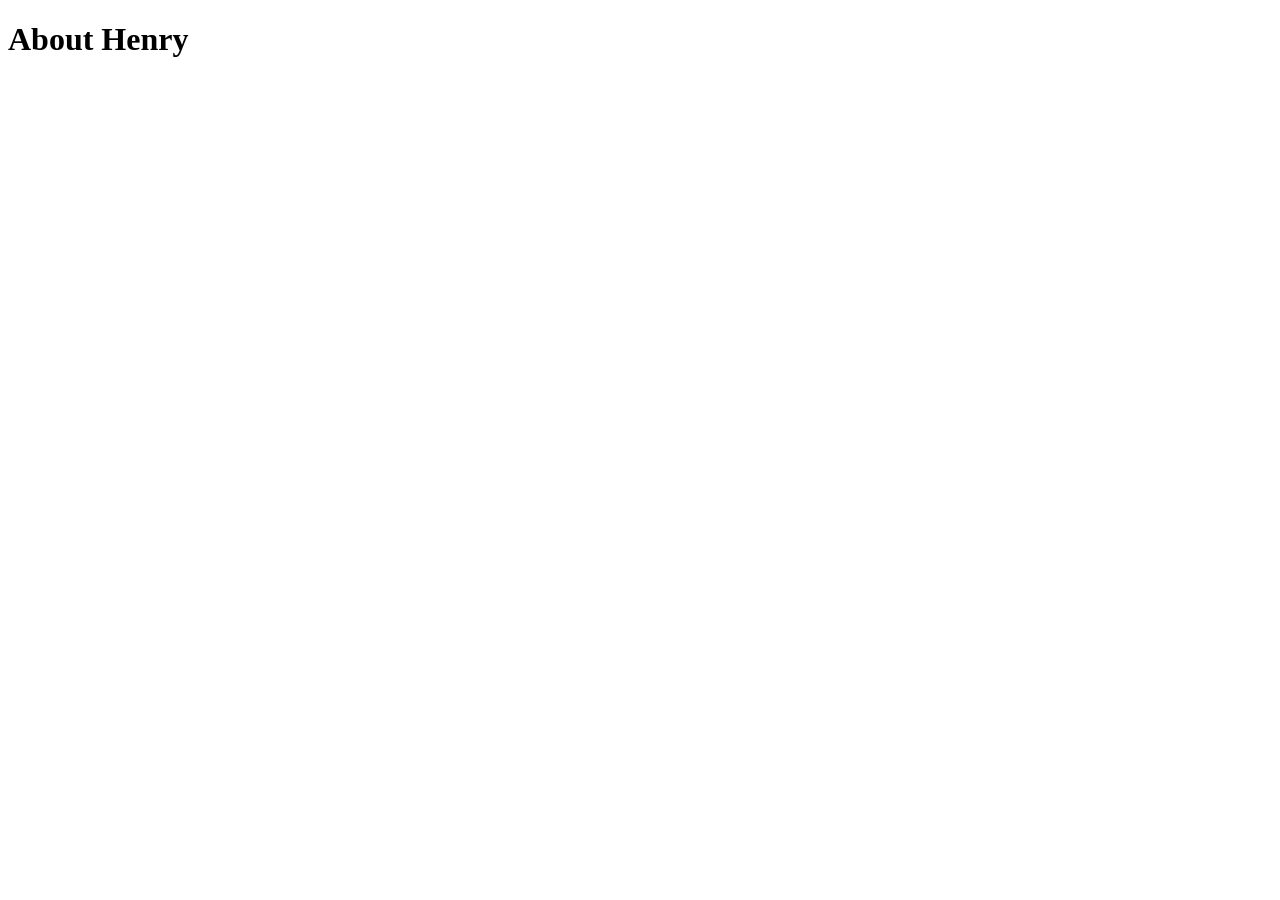
==== about.html @ 545135fa "Initial commit: Added HTML and CSS files" ====
<!DOCTYPE html>
<html lang="en">
<head>
    <meta charset="UTF-8">
    <meta name="viewport" content="width=device-width, initial-scale=1.0">
    <title>Document</title>
</head>
<body>
    <h1>About Henry</h1>
</body>
</html>
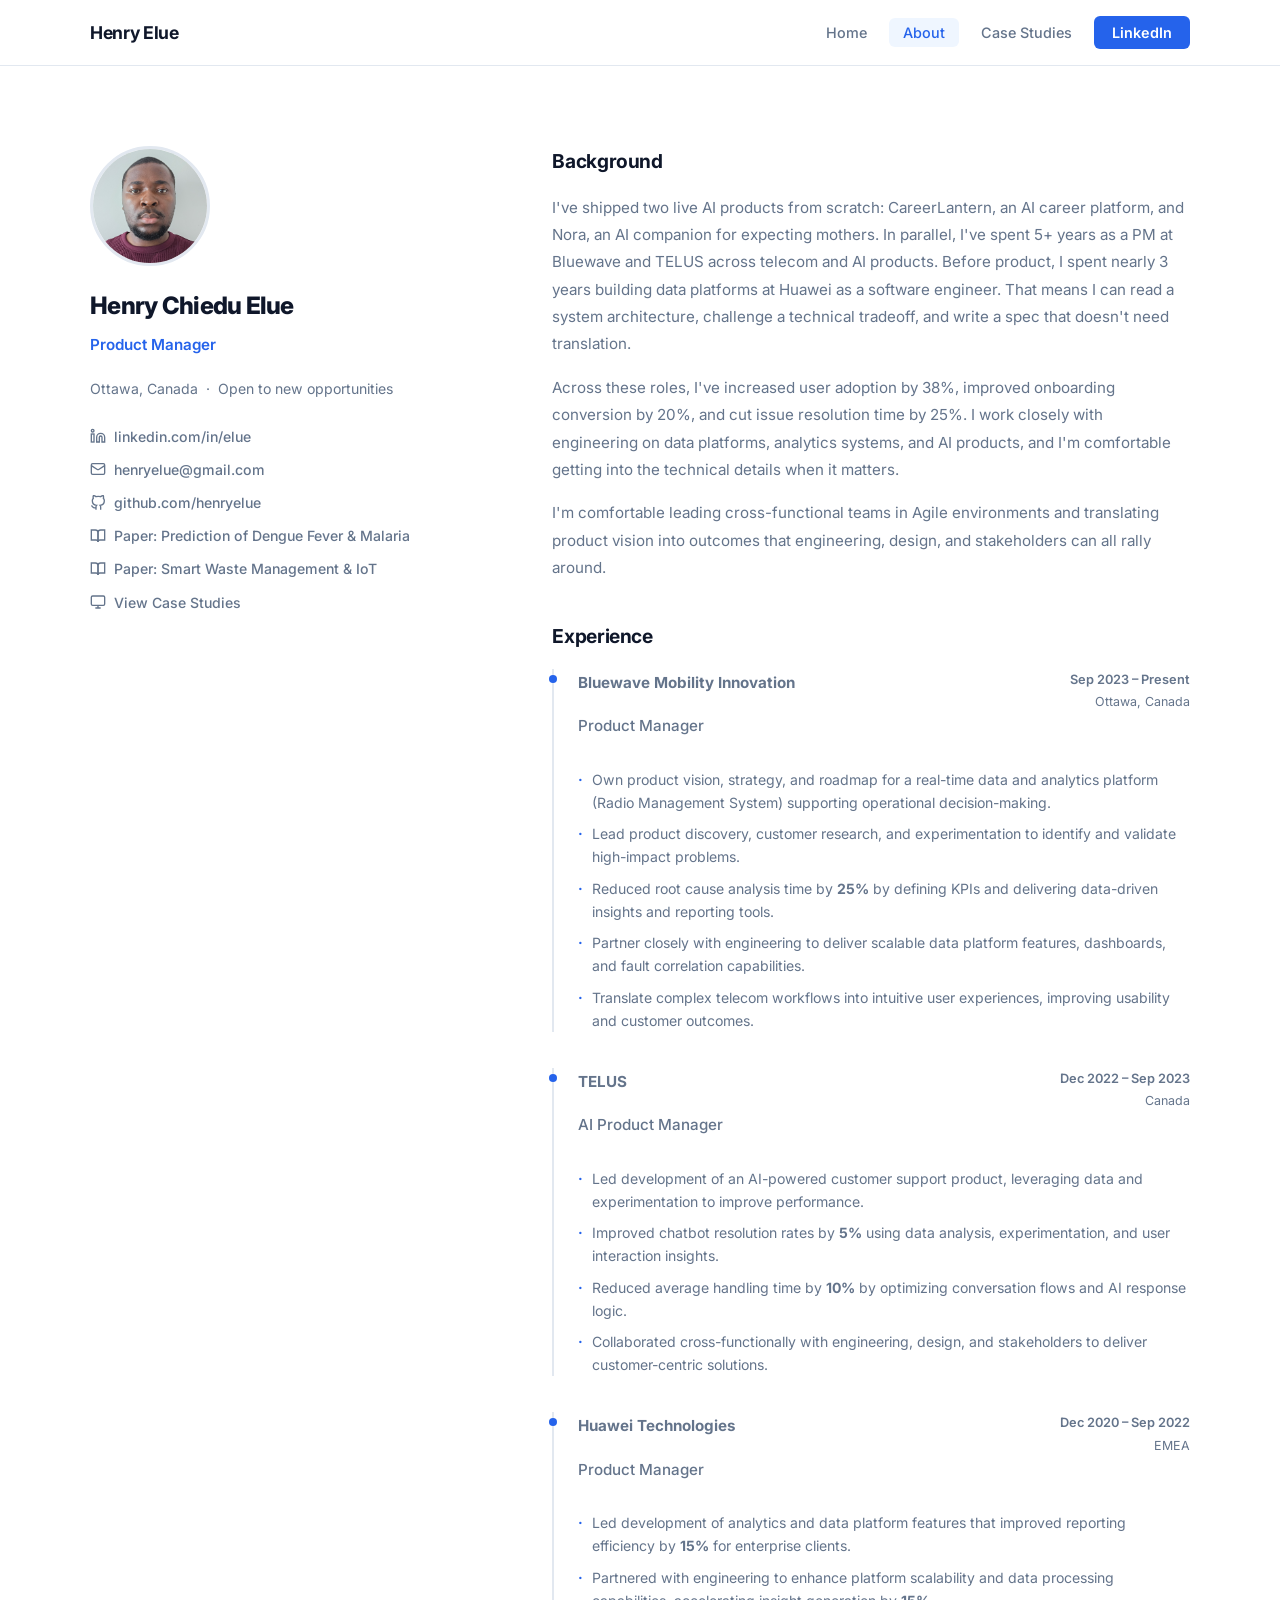
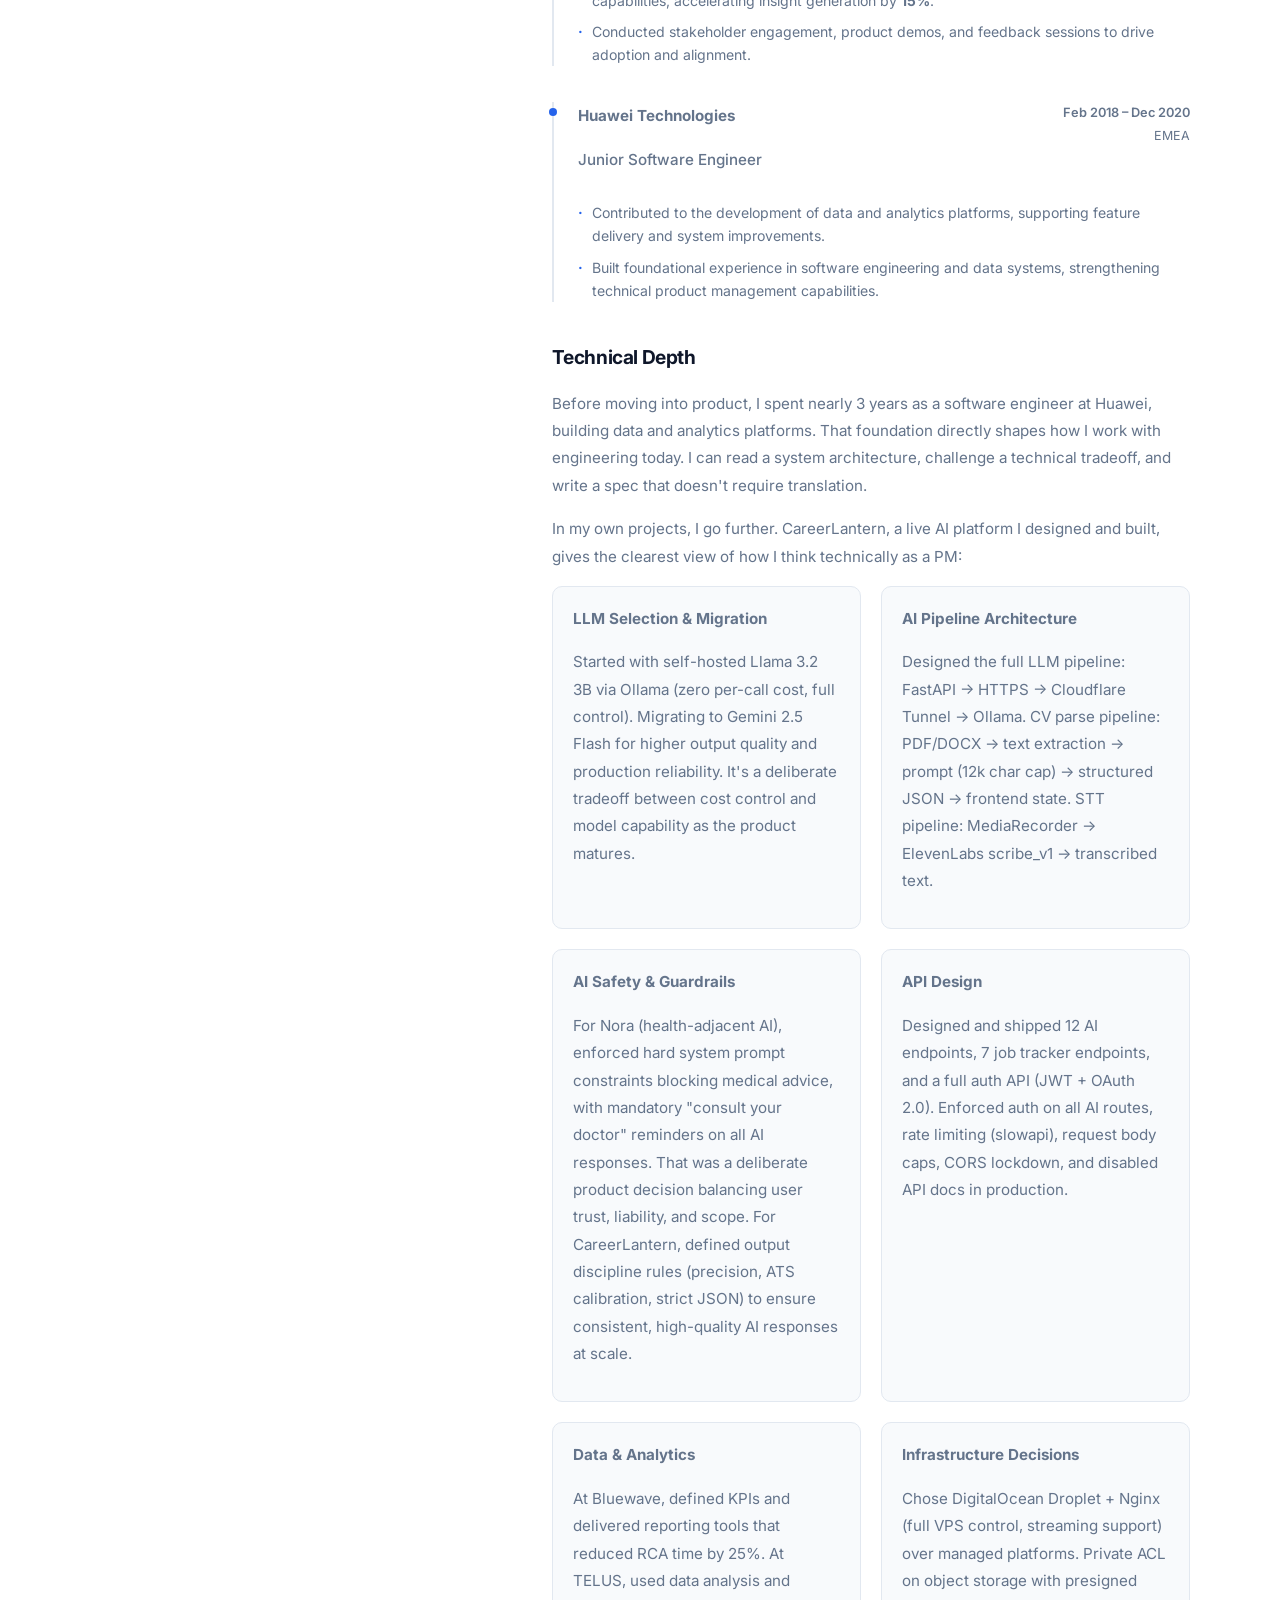
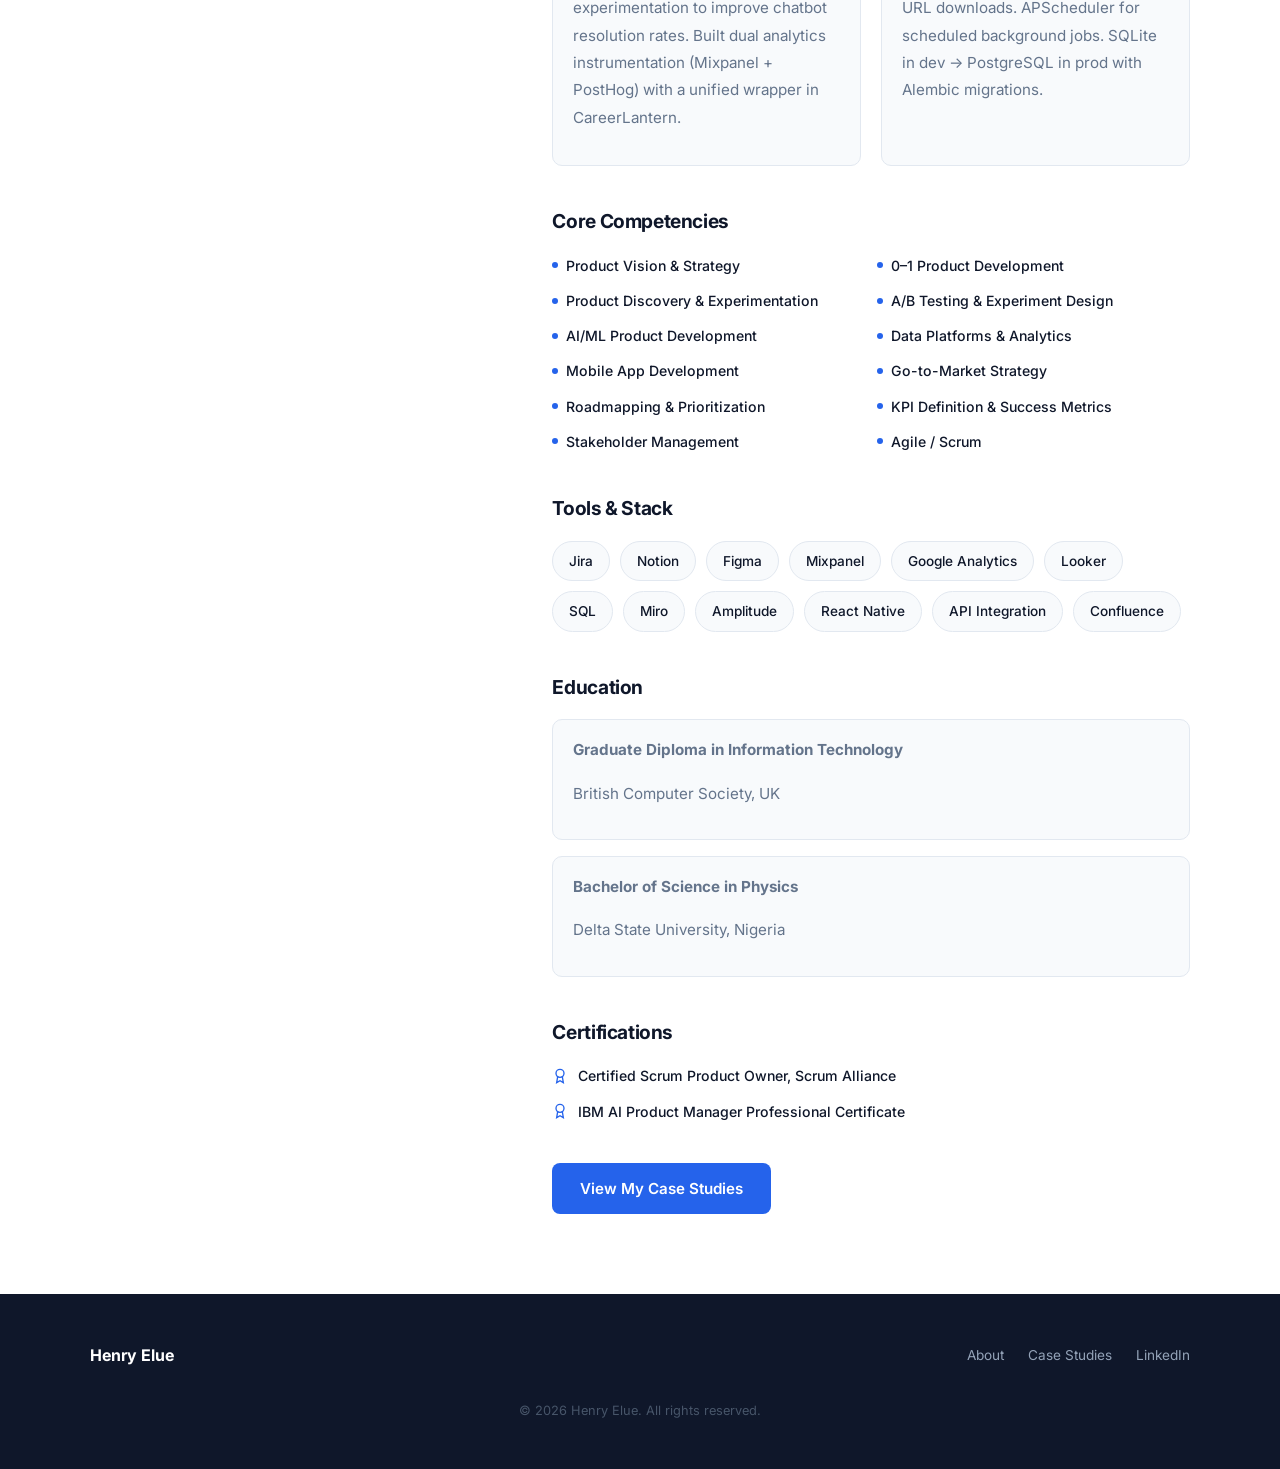
==== commit 13818c33: "Redesign portfolio for PM job search: humanized copy, photo, GitHub, status badges - Reposition hero" ====
--- a/about.html
+++ b/about.html
@@ -1,11 +1,281 @@
 <!DOCTYPE html>
 <html lang="en">
 <head>
-    <meta charset="UTF-8">
-    <meta name="viewport" content="width=device-width, initial-scale=1.0">
-    <title>Document</title>
+  <meta charset="UTF-8" />
+  <meta name="viewport" content="width=device-width, initial-scale=1.0" />
+  <title>About | Henry Elue</title>
+  <link rel="stylesheet" href="styles.css" />
 </head>
 <body>
-    <h1>About Henry</h1>
+
+  <!-- ── Navbar ── -->
+  <header>
+    <nav class="navbar container">
+      <div class="brand"><a href="index.html">Henry Elue</a></div>
+      <ul class="nav-links">
+        <li><a href="index.html">Home</a></li>
+        <li><a href="about.html" class="active">About</a></li>
+        <li><a href="projects.html">Case Studies</a></li>
+        <li><a href="https://www.linkedin.com/in/elue" target="_blank" rel="noopener" class="btn-nav">LinkedIn</a></li>
+      </ul>
+    </nav>
+  </header>
+
+  <!-- ── About ── -->
+  <section class="section">
+    <div class="container">
+      <div class="about-grid">
+
+        <!-- Sidebar -->
+        <div class="about-sidebar">
+          <img src="images/Henry pic.jpg" alt="Henry Elue" class="about-photo" />
+          <p class="about-name">Henry Chiedu Elue</p>
+          <p class="about-title">Product Manager</p>
+          <p style="font-size:0.88rem; color:var(--muted); line-height:1.7;">
+            Ottawa, Canada &nbsp;·&nbsp; Open to new opportunities
+          </p>
+
+          <div class="about-links">
+            <a href="https://www.linkedin.com/in/elue" target="_blank" rel="noopener" class="about-link">
+              <svg width="16" height="16" viewBox="0 0 24 24" fill="none" stroke="currentColor" stroke-width="2"><path d="M16 8a6 6 0 0 1 6 6v7h-4v-7a2 2 0 0 0-2-2 2 2 0 0 0-2 2v7h-4v-7a6 6 0 0 1 6-6z"/><rect x="2" y="9" width="4" height="12"/><circle cx="4" cy="4" r="2"/></svg>
+              linkedin.com/in/elue
+            </a>
+            <a href="mailto:henryelue@gmail.com" class="about-link">
+              <svg width="16" height="16" viewBox="0 0 24 24" fill="none" stroke="currentColor" stroke-width="2"><rect x="2" y="4" width="20" height="16" rx="2"/><path d="m22 7-8.97 5.7a1.94 1.94 0 0 1-2.06 0L2 7"/></svg>
+              henryelue@gmail.com
+            </a>
+            <a href="https://github.com/henryelue" target="_blank" rel="noopener" class="about-link">
+              <svg width="16" height="16" viewBox="0 0 24 24" fill="none" stroke="currentColor" stroke-width="2"><path d="M9 19c-5 1.5-5-2.5-7-3m14 6v-3.87a3.37 3.37 0 0 0-.94-2.61c3.14-.35 6.44-1.54 6.44-7A5.44 5.44 0 0 0 20 4.77 5.07 5.07 0 0 0 19.91 1S18.73.65 16 2.48a13.38 13.38 0 0 0-7 0C6.27.65 5.09 1 5.09 1A5.07 5.07 0 0 0 5 4.77a5.44 5.44 0 0 0-1.5 3.78c0 5.42 3.3 6.61 6.44 7A3.37 3.37 0 0 0 9 18.13V22"/></svg>
+              github.com/henryelue
+            </a>
+            <a href="https://www.ajol.info/index.php/fuoyejet/article/view/295697" target="_blank" rel="noopener" class="about-link">
+              <svg width="16" height="16" viewBox="0 0 24 24" fill="none" stroke="currentColor" stroke-width="2"><path d="M2 3h6a4 4 0 0 1 4 4v14a3 3 0 0 0-3-3H2z"/><path d="M22 3h-6a4 4 0 0 0-4 4v14a3 3 0 0 1 3-3h7z"/></svg>
+              Paper: Prediction of Dengue Fever &amp; Malaria
+            </a>
+            <a href="https://www.academia.edu/download/121594596/IJISRT24DEC267.pdf" target="_blank" rel="noopener" class="about-link">
+              <svg width="16" height="16" viewBox="0 0 24 24" fill="none" stroke="currentColor" stroke-width="2"><path d="M2 3h6a4 4 0 0 1 4 4v14a3 3 0 0 0-3-3H2z"/><path d="M22 3h-6a4 4 0 0 0-4 4v14a3 3 0 0 1 3-3h7z"/></svg>
+              Paper: Smart Waste Management &amp; IoT
+            </a>
+            <a href="projects.html" class="about-link">
+              <svg width="16" height="16" viewBox="0 0 24 24" fill="none" stroke="currentColor" stroke-width="2"><rect x="2" y="3" width="20" height="14" rx="2"/><path d="M8 21h8M12 17v4"/></svg>
+              View Case Studies
+            </a>
+          </div>
+        </div>
+
+        <!-- Body -->
+        <div class="about-body">
+
+          <h2>Background</h2>
+          <p>
+            I've shipped two live AI products from scratch: CareerLantern, an AI career platform, and Nora, an AI companion for expecting mothers. In parallel, I've spent 5+ years as a PM at Bluewave and TELUS across telecom and AI products. Before product, I spent nearly 3 years building data platforms at Huawei as a software engineer. That means I can read a system architecture, challenge a technical tradeoff, and write a spec that doesn't need translation.
+          </p>
+          <p>
+            Across these roles, I've increased user adoption by 38%, improved onboarding conversion by 20%, and cut issue resolution time by 25%. I work closely with engineering on data platforms, analytics systems, and AI products, and I'm comfortable getting into the technical details when it matters.
+          </p>
+          <p>
+            I'm comfortable leading cross-functional teams in Agile environments and translating product vision into outcomes that engineering, design, and stakeholders can all rally around.
+          </p>
+
+          <!-- ── Experience ── -->
+          <h2>Experience</h2>
+
+          <div class="experience-list">
+
+            <div class="exp-item">
+              <div class="exp-header">
+                <div>
+                  <p class="exp-company">Bluewave Mobility Innovation</p>
+                  <p class="exp-role">Product Manager</p>
+                </div>
+                <div class="exp-meta">
+                  <span class="exp-date">Sep 2023 – Present</span>
+                  <span class="exp-location">Ottawa, Canada</span>
+                </div>
+              </div>
+              <ul class="exp-bullets">
+                <li>Own product vision, strategy, and roadmap for a real-time data and analytics platform (Radio Management System) supporting operational decision-making.</li>
+                <li>Lead product discovery, customer research, and experimentation to identify and validate high-impact problems.</li>
+                <li>Reduced root cause analysis time by <strong>25%</strong> by defining KPIs and delivering data-driven insights and reporting tools.</li>
+                <li>Partner closely with engineering to deliver scalable data platform features, dashboards, and fault correlation capabilities.</li>
+                <li>Translate complex telecom workflows into intuitive user experiences, improving usability and customer outcomes.</li>
+              </ul>
+            </div>
+
+            <div class="exp-item">
+              <div class="exp-header">
+                <div>
+                  <p class="exp-company">TELUS</p>
+                  <p class="exp-role">AI Product Manager</p>
+                </div>
+                <div class="exp-meta">
+                  <span class="exp-date">Dec 2022 – Sep 2023</span>
+                  <span class="exp-location">Canada</span>
+                </div>
+              </div>
+              <ul class="exp-bullets">
+                <li>Led development of an AI-powered customer support product, leveraging data and experimentation to improve performance.</li>
+                <li>Improved chatbot resolution rates by <strong>5%</strong> using data analysis, experimentation, and user interaction insights.</li>
+                <li>Reduced average handling time by <strong>10%</strong> by optimizing conversation flows and AI response logic.</li>
+                <li>Collaborated cross-functionally with engineering, design, and stakeholders to deliver customer-centric solutions.</li>
+              </ul>
+            </div>
+
+            <div class="exp-item">
+              <div class="exp-header">
+                <div>
+                  <p class="exp-company">Huawei Technologies</p>
+                  <p class="exp-role">Product Manager</p>
+                </div>
+                <div class="exp-meta">
+                  <span class="exp-date">Dec 2020 – Sep 2022</span>
+                  <span class="exp-location">EMEA</span>
+                </div>
+              </div>
+              <ul class="exp-bullets">
+                <li>Led development of analytics and data platform features that improved reporting efficiency by <strong>15%</strong> for enterprise clients.</li>
+                <li>Partnered with engineering to enhance platform scalability and data processing capabilities, accelerating insight generation by <strong>15%</strong>.</li>
+                <li>Conducted stakeholder engagement, product demos, and feedback sessions to drive adoption and alignment.</li>
+              </ul>
+            </div>
+
+            <div class="exp-item">
+              <div class="exp-header">
+                <div>
+                  <p class="exp-company">Huawei Technologies</p>
+                  <p class="exp-role">Junior Software Engineer</p>
+                </div>
+                <div class="exp-meta">
+                  <span class="exp-date">Feb 2018 – Dec 2020</span>
+                  <span class="exp-location">EMEA</span>
+                </div>
+              </div>
+              <ul class="exp-bullets">
+                <li>Contributed to the development of data and analytics platforms, supporting feature delivery and system improvements.</li>
+                <li>Built foundational experience in software engineering and data systems, strengthening technical product management capabilities.</li>
+              </ul>
+            </div>
+
+          </div>
+
+          <!-- ── Technical Depth ── -->
+          <h2>Technical Depth</h2>
+          <p>
+            Before moving into product, I spent nearly 3 years as a software engineer at Huawei, building data and analytics platforms. That foundation directly shapes how I work with engineering today. I can read a system architecture, challenge a technical tradeoff, and write a spec that doesn't require translation.
+          </p>
+          <p>
+            In my own projects, I go further. CareerLantern, a live AI platform I designed and built, gives the clearest view of how I think technically as a PM:
+          </p>
+          <div class="tech-depth-grid">
+            <div class="tech-depth-item">
+              <p class="tech-depth-title">LLM Selection &amp; Migration</p>
+              <p class="tech-depth-desc">Started with self-hosted Llama 3.2 3B via Ollama (zero per-call cost, full control). Migrating to Gemini 2.5 Flash for higher output quality and production reliability. It's a deliberate tradeoff between cost control and model capability as the product matures.</p>
+            </div>
+            <div class="tech-depth-item">
+              <p class="tech-depth-title">AI Pipeline Architecture</p>
+              <p class="tech-depth-desc">Designed the full LLM pipeline: FastAPI → HTTPS → Cloudflare Tunnel → Ollama. CV parse pipeline: PDF/DOCX → text extraction → prompt (12k char cap) → structured JSON → frontend state. STT pipeline: MediaRecorder → ElevenLabs scribe_v1 → transcribed text.</p>
+            </div>
+            <div class="tech-depth-item">
+              <p class="tech-depth-title">AI Safety &amp; Guardrails</p>
+              <p class="tech-depth-desc">For Nora (health-adjacent AI), enforced hard system prompt constraints blocking medical advice, with mandatory "consult your doctor" reminders on all AI responses. That was a deliberate product decision balancing user trust, liability, and scope. For CareerLantern, defined output discipline rules (precision, ATS calibration, strict JSON) to ensure consistent, high-quality AI responses at scale.</p>
+            </div>
+            <div class="tech-depth-item">
+              <p class="tech-depth-title">API Design</p>
+              <p class="tech-depth-desc">Designed and shipped 12 AI endpoints, 7 job tracker endpoints, and a full auth API (JWT + OAuth 2.0). Enforced auth on all AI routes, rate limiting (slowapi), request body caps, CORS lockdown, and disabled API docs in production.</p>
+            </div>
+            <div class="tech-depth-item">
+              <p class="tech-depth-title">Data &amp; Analytics</p>
+              <p class="tech-depth-desc">At Bluewave, defined KPIs and delivered reporting tools that reduced RCA time by 25%. At TELUS, used data analysis and experimentation to improve chatbot resolution rates. Built dual analytics instrumentation (Mixpanel + PostHog) with a unified wrapper in CareerLantern.</p>
+            </div>
+            <div class="tech-depth-item">
+              <p class="tech-depth-title">Infrastructure Decisions</p>
+              <p class="tech-depth-desc">Chose DigitalOcean Droplet + Nginx (full VPS control, streaming support) over managed platforms. Private ACL on object storage with presigned URL downloads. APScheduler for scheduled background jobs. SQLite in dev → PostgreSQL in prod with Alembic migrations.</p>
+            </div>
+          </div>
+
+          <!-- ── Core Competencies ── -->
+          <h2>Core Competencies</h2>
+          <div class="competencies-grid">
+            <div class="competency-item">Product Vision &amp; Strategy</div>
+            <div class="competency-item">0–1 Product Development</div>
+            <div class="competency-item">Product Discovery &amp; Experimentation</div>
+            <div class="competency-item">A/B Testing &amp; Experiment Design</div>
+            <div class="competency-item">AI/ML Product Development</div>
+            <div class="competency-item">Data Platforms &amp; Analytics</div>
+            <div class="competency-item">Mobile App Development</div>
+            <div class="competency-item">Go-to-Market Strategy</div>
+            <div class="competency-item">Roadmapping &amp; Prioritization</div>
+            <div class="competency-item">KPI Definition &amp; Success Metrics</div>
+            <div class="competency-item">Stakeholder Management</div>
+            <div class="competency-item">Agile / Scrum</div>
+          </div>
+
+          <!-- ── Tools ── -->
+          <h2>Tools &amp; Stack</h2>
+          <div class="tools-grid">
+            <span class="skill-tag">Jira</span>
+            <span class="skill-tag">Notion</span>
+            <span class="skill-tag">Figma</span>
+            <span class="skill-tag">Mixpanel</span>
+            <span class="skill-tag">Google Analytics</span>
+            <span class="skill-tag">Looker</span>
+            <span class="skill-tag">SQL</span>
+            <span class="skill-tag">Miro</span>
+            <span class="skill-tag">Amplitude</span>
+            <span class="skill-tag">React Native</span>
+            <span class="skill-tag">API Integration</span>
+            <span class="skill-tag">Confluence</span>
+          </div>
+
+          <!-- ── Education ── -->
+          <h2>Education</h2>
+          <div class="edu-list">
+            <div class="edu-item">
+              <p class="edu-degree">Graduate Diploma in Information Technology</p>
+              <p class="edu-school">British Computer Society, UK</p>
+            </div>
+            <div class="edu-item">
+              <p class="edu-degree">Bachelor of Science in Physics</p>
+              <p class="edu-school">Delta State University, Nigeria</p>
+            </div>
+          </div>
+
+          <!-- ── Certifications ── -->
+          <h2>Certifications</h2>
+          <div class="cert-list">
+            <div class="cert-item">
+              <svg width="16" height="16" viewBox="0 0 24 24" fill="none" stroke="var(--blue)" stroke-width="2"><circle cx="12" cy="8" r="6"/><path d="M15.477 12.89 17 22l-5-3-5 3 1.523-9.11"/></svg>
+              Certified Scrum Product Owner, Scrum Alliance
+            </div>
+            <div class="cert-item">
+              <svg width="16" height="16" viewBox="0 0 24 24" fill="none" stroke="var(--blue)" stroke-width="2"><circle cx="12" cy="8" r="6"/><path d="M15.477 12.89 17 22l-5-3-5 3 1.523-9.11"/></svg>
+              IBM AI Product Manager Professional Certificate
+            </div>
+          </div>
+
+          <div style="margin-top:40px;">
+            <a href="projects.html" class="btn btn-primary">View My Case Studies</a>
+          </div>
+        </div>
+
+      </div>
+    </div>
+  </section>
+
+  <!-- ── Footer ── -->
+  <footer>
+    <div class="container">
+      <div class="footer-inner">
+        <span class="footer-brand">Henry Elue</span>
+        <div class="footer-links">
+          <a href="about.html">About</a>
+          <a href="projects.html">Case Studies</a>
+          <a href="https://www.linkedin.com/in/elue" target="_blank" rel="noopener">LinkedIn</a>
+        </div>
+      </div>
+      <p class="footer-copy">&copy; 2026 Henry Elue. All rights reserved.</p>
+    </div>
+  </footer>
+
 </body>
-</html>+</html>
--- a/styles.css
+++ b/styles.css
@@ -0,0 +1,835 @@
+/* ============================================================
+   Henry Elue — PM Portfolio Styles
+   ============================================================ */
+
+@import url('https://fonts.googleapis.com/css2?family=Inter:wght@400;500;600;700;800&display=swap');
+
+/* ── Reset & Base ── */
+*, *::before, *::after {
+  box-sizing: border-box;
+  margin: 0;
+  padding: 0;
+}
+
+:root {
+  --navy:   #0f172a;
+  --blue:   #2563eb;
+  --blue-light: #eff6ff;
+  --muted:  #64748b;
+  --border: #e2e8f0;
+  --bg:     #ffffff;
+  --bg-alt: #f8fafc;
+  --text:   #0f172a;
+  --radius: 10px;
+  --shadow: 0 2px 12px rgba(15,23,42,0.08);
+  --transition: 0.2s ease;
+}
+
+html { scroll-behavior: smooth; }
+
+body {
+  font-family: 'Inter', system-ui, sans-serif;
+  background: var(--bg);
+  color: var(--text);
+  line-height: 1.65;
+  -webkit-font-smoothing: antialiased;
+}
+
+a { text-decoration: none; color: inherit; }
+ul { list-style: none; }
+img { max-width: 100%; display: block; }
+
+/* ── Layout ── */
+.container {
+  width: 90%;
+  max-width: 1100px;
+  margin: 0 auto;
+}
+
+/* ── Navbar ── */
+header {
+  position: sticky;
+  top: 0;
+  z-index: 100;
+  background: rgba(255,255,255,0.95);
+  backdrop-filter: blur(8px);
+  border-bottom: 1px solid var(--border);
+}
+
+.navbar {
+  display: flex;
+  align-items: center;
+  justify-content: space-between;
+  padding: 18px 0;
+}
+
+.brand a {
+  font-size: 1.1rem;
+  font-weight: 700;
+  color: var(--navy);
+  letter-spacing: -0.02em;
+}
+
+.nav-links {
+  display: flex;
+  gap: 8px;
+  align-items: center;
+}
+
+.nav-links a {
+  font-size: 0.9rem;
+  font-weight: 500;
+  color: var(--muted);
+  padding: 6px 14px;
+  border-radius: 6px;
+  transition: color var(--transition), background var(--transition);
+}
+
+.nav-links a:hover {
+  color: var(--navy);
+  background: var(--bg-alt);
+}
+
+.nav-links a.active {
+  color: var(--blue);
+  background: var(--blue-light);
+}
+
+.nav-links .btn-nav {
+  background: var(--blue);
+  color: #fff;
+  padding: 8px 18px;
+  border-radius: 6px;
+  font-weight: 600;
+  transition: opacity var(--transition);
+}
+
+.nav-links .btn-nav:hover {
+  opacity: 0.88;
+  background: var(--blue);
+  color: #fff;
+}
+
+/* ── Hero ── */
+.hero {
+  padding: 110px 0 90px;
+  text-align: center;
+  background: var(--bg);
+}
+
+.hero-badge {
+  display: inline-block;
+  font-size: 0.8rem;
+  font-weight: 600;
+  letter-spacing: 0.08em;
+  text-transform: uppercase;
+  color: var(--blue);
+  background: var(--blue-light);
+  padding: 6px 16px;
+  border-radius: 99px;
+  margin-bottom: 28px;
+}
+
+.hero h1 {
+  font-size: clamp(2.4rem, 5vw, 3.6rem);
+  font-weight: 800;
+  letter-spacing: -0.03em;
+  line-height: 1.15;
+  color: var(--navy);
+  margin-bottom: 20px;
+}
+
+.hero h1 span { color: var(--blue); }
+
+.hero-sub {
+  font-size: 1.1rem;
+  color: var(--muted);
+  max-width: 560px;
+  margin: 0 auto 40px;
+  line-height: 1.7;
+}
+
+.hero-ctas {
+  display: flex;
+  gap: 14px;
+  justify-content: center;
+  flex-wrap: wrap;
+}
+
+.hero-meta {
+  margin-top: 56px;
+  display: flex;
+  justify-content: center;
+  gap: 40px;
+  flex-wrap: wrap;
+}
+
+.hero-meta-item {
+  text-align: center;
+}
+
+.hero-meta-item strong {
+  display: block;
+  font-size: 1.6rem;
+  font-weight: 800;
+  color: var(--navy);
+  letter-spacing: -0.02em;
+}
+
+.hero-meta-item span {
+  font-size: 0.85rem;
+  color: var(--muted);
+}
+
+/* ── Buttons ── */
+.btn {
+  display: inline-block;
+  padding: 13px 28px;
+  border-radius: 8px;
+  font-weight: 600;
+  font-size: 0.95rem;
+  transition: all var(--transition);
+  cursor: pointer;
+}
+
+.btn-primary {
+  background: var(--blue);
+  color: #fff;
+}
+
+.btn-primary:hover { opacity: 0.88; }
+
+.btn-outline {
+  border: 1.5px solid var(--border);
+  color: var(--navy);
+  background: transparent;
+}
+
+.btn-outline:hover {
+  border-color: var(--blue);
+  color: var(--blue);
+  background: var(--blue-light);
+}
+
+/* ── Section ── */
+.section {
+  padding: 80px 0;
+}
+
+.section-alt {
+  background: var(--bg-alt);
+}
+
+.section-label {
+  font-size: 0.78rem;
+  font-weight: 700;
+  letter-spacing: 0.1em;
+  text-transform: uppercase;
+  color: var(--blue);
+  margin-bottom: 12px;
+}
+
+.section-title {
+  font-size: clamp(1.6rem, 3vw, 2.2rem);
+  font-weight: 800;
+  letter-spacing: -0.03em;
+  color: var(--navy);
+  margin-bottom: 14px;
+}
+
+.section-sub {
+  font-size: 1rem;
+  color: var(--muted);
+  max-width: 540px;
+  line-height: 1.7;
+  margin-bottom: 48px;
+}
+
+/* ── Skills Strip ── */
+.skills-strip {
+  display: flex;
+  flex-wrap: wrap;
+  gap: 12px;
+}
+
+.skill-tag {
+  font-size: 0.85rem;
+  font-weight: 500;
+  color: var(--navy);
+  background: var(--bg-alt);
+  border: 1px solid var(--border);
+  padding: 8px 16px;
+  border-radius: 99px;
+  transition: all var(--transition);
+}
+
+.skill-tag:hover {
+  border-color: var(--blue);
+  color: var(--blue);
+  background: var(--blue-light);
+}
+
+/* ── Project Cards ── */
+.projects-grid {
+  display: grid;
+  grid-template-columns: repeat(auto-fill, minmax(320px, 1fr));
+  gap: 24px;
+}
+
+.card {
+  background: var(--bg);
+  border: 1px solid var(--border);
+  border-radius: var(--radius);
+  padding: 28px;
+  display: flex;
+  flex-direction: column;
+  transition: box-shadow var(--transition), transform var(--transition), border-color var(--transition);
+}
+
+.card:hover {
+  box-shadow: var(--shadow);
+  transform: translateY(-3px);
+  border-color: #c7d2fe;
+}
+
+.card-type {
+  font-size: 0.75rem;
+  font-weight: 700;
+  letter-spacing: 0.08em;
+  text-transform: uppercase;
+  color: var(--blue);
+  margin-bottom: 14px;
+}
+
+.card h3 {
+  font-size: 1.05rem;
+  font-weight: 700;
+  color: var(--navy);
+  letter-spacing: -0.02em;
+  margin-bottom: 10px;
+  line-height: 1.4;
+}
+
+.card p {
+  font-size: 0.9rem;
+  color: var(--muted);
+  line-height: 1.65;
+  flex: 1;
+  margin-bottom: 20px;
+}
+
+.card-tags {
+  display: flex;
+  flex-wrap: wrap;
+  gap: 8px;
+  margin-bottom: 20px;
+}
+
+.tag {
+  font-size: 0.75rem;
+  font-weight: 500;
+  color: var(--muted);
+  background: var(--bg-alt);
+  border: 1px solid var(--border);
+  padding: 4px 10px;
+  border-radius: 99px;
+}
+
+.card-link {
+  font-size: 0.88rem;
+  font-weight: 600;
+  color: var(--blue);
+  display: inline-flex;
+  align-items: center;
+  gap: 5px;
+  transition: gap var(--transition);
+}
+
+.card-link:hover { gap: 8px; }
+
+/* Featured card (larger, on homepage) */
+.card-featured {
+  grid-column: span 2;
+  flex-direction: row;
+  gap: 28px;
+  align-items: flex-start;
+  background: linear-gradient(135deg, var(--navy) 0%, #1e3a5f 100%);
+  border-color: transparent;
+  color: #fff;
+}
+
+.card-featured .card-type { color: #93c5fd; }
+.card-featured h3 { color: #fff; font-size: 1.2rem; }
+.card-featured p { color: #94a3b8; }
+.card-featured .tag { background: rgba(255,255,255,0.08); border-color: rgba(255,255,255,0.15); color: #cbd5e1; }
+.card-featured .card-link { color: #60a5fa; }
+.card-featured:hover { border-color: transparent; }
+
+.card-featured-icon {
+  font-size: 2.5rem;
+  flex-shrink: 0;
+  margin-top: 4px;
+}
+
+/* ── About Page ── */
+.about-grid {
+  display: grid;
+  grid-template-columns: 1fr 1.6fr;
+  gap: 64px;
+  align-items: start;
+}
+
+.about-sidebar {
+  position: sticky;
+  top: 100px;
+}
+
+.about-photo {
+  width: 120px;
+  height: 120px;
+  border-radius: 50%;
+  object-fit: cover;
+  border: 3px solid var(--border);
+  margin-bottom: 20px;
+}
+
+.about-name {
+  font-size: 1.5rem;
+  font-weight: 800;
+  letter-spacing: -0.03em;
+  color: var(--navy);
+  margin-bottom: 6px;
+}
+
+.about-title {
+  font-size: 0.95rem;
+  color: var(--blue);
+  font-weight: 600;
+  margin-bottom: 20px;
+}
+
+.about-links {
+  display: flex;
+  flex-direction: column;
+  gap: 10px;
+  margin-top: 24px;
+}
+
+.about-link {
+  display: inline-flex;
+  align-items: center;
+  gap: 8px;
+  font-size: 0.88rem;
+  font-weight: 500;
+  color: var(--muted);
+  transition: color var(--transition);
+}
+
+.about-link:hover { color: var(--blue); }
+
+.about-body h2 {
+  font-size: 1.2rem;
+  font-weight: 700;
+  color: var(--navy);
+  letter-spacing: -0.02em;
+  margin-bottom: 16px;
+  margin-top: 40px;
+}
+
+.about-body h2:first-child { margin-top: 0; }
+
+.about-body p {
+  font-size: 0.95rem;
+  color: var(--muted);
+  line-height: 1.8;
+  margin-bottom: 16px;
+}
+
+.competencies-grid {
+  display: grid;
+  grid-template-columns: 1fr 1fr;
+  gap: 12px;
+  margin-top: 8px;
+}
+
+.competency-item {
+  display: flex;
+  align-items: center;
+  gap: 8px;
+  font-size: 0.88rem;
+  font-weight: 500;
+  color: var(--navy);
+}
+
+.competency-item::before {
+  content: '';
+  width: 6px;
+  height: 6px;
+  border-radius: 50%;
+  background: var(--blue);
+  flex-shrink: 0;
+}
+
+.tools-grid {
+  display: flex;
+  flex-wrap: wrap;
+  gap: 10px;
+  margin-top: 8px;
+}
+
+/* ── Projects Page ── */
+.projects-header {
+  padding: 70px 0 50px;
+  text-align: center;
+}
+
+.filter-bar {
+  display: flex;
+  justify-content: center;
+  gap: 10px;
+  flex-wrap: wrap;
+  margin-bottom: 48px;
+}
+
+.filter-btn {
+  font-size: 0.85rem;
+  font-weight: 500;
+  color: var(--muted);
+  background: var(--bg-alt);
+  border: 1px solid var(--border);
+  padding: 8px 18px;
+  border-radius: 99px;
+  cursor: pointer;
+  transition: all var(--transition);
+}
+
+.filter-btn:hover, .filter-btn.active {
+  background: var(--blue);
+  color: #fff;
+  border-color: var(--blue);
+}
+
+/* ── Experience ── */
+.experience-list {
+  display: flex;
+  flex-direction: column;
+  gap: 36px;
+  margin-top: 8px;
+}
+
+.exp-item {
+  border-left: 2px solid var(--border);
+  padding-left: 24px;
+  position: relative;
+}
+
+.exp-item::before {
+  content: '';
+  position: absolute;
+  left: -5px;
+  top: 6px;
+  width: 8px;
+  height: 8px;
+  border-radius: 50%;
+  background: var(--blue);
+}
+
+.exp-header {
+  display: flex;
+  justify-content: space-between;
+  align-items: flex-start;
+  gap: 16px;
+  margin-bottom: 12px;
+  flex-wrap: wrap;
+}
+
+.exp-company {
+  font-size: 0.95rem;
+  font-weight: 700;
+  color: var(--navy);
+}
+
+.exp-role {
+  font-size: 0.88rem;
+  font-weight: 500;
+  color: var(--blue);
+  margin-top: 2px;
+}
+
+.exp-meta {
+  text-align: right;
+  flex-shrink: 0;
+}
+
+.exp-date {
+  display: block;
+  font-size: 0.8rem;
+  font-weight: 600;
+  color: var(--muted);
+}
+
+.exp-location {
+  display: block;
+  font-size: 0.78rem;
+  color: var(--muted);
+  margin-top: 2px;
+}
+
+.exp-bullets {
+  list-style: none;
+  display: flex;
+  flex-direction: column;
+  gap: 8px;
+}
+
+.exp-bullets li {
+  font-size: 0.88rem;
+  color: var(--muted);
+  line-height: 1.65;
+  padding-left: 14px;
+  position: relative;
+}
+
+.exp-bullets li::before {
+  content: '·';
+  position: absolute;
+  left: 0;
+  color: var(--blue);
+  font-weight: 700;
+}
+
+/* ── Education ── */
+.edu-list {
+  display: flex;
+  flex-direction: column;
+  gap: 16px;
+  margin-top: 8px;
+}
+
+.edu-item {
+  padding: 16px 20px;
+  border: 1px solid var(--border);
+  border-radius: var(--radius);
+  background: var(--bg-alt);
+}
+
+.edu-degree {
+  font-size: 0.9rem;
+  font-weight: 700;
+  color: var(--navy);
+}
+
+.edu-school {
+  font-size: 0.83rem;
+  color: var(--muted);
+  margin-top: 3px;
+}
+
+/* ── Certifications ── */
+.cert-list {
+  display: flex;
+  flex-direction: column;
+  gap: 12px;
+  margin-top: 8px;
+}
+
+.cert-item {
+  display: flex;
+  align-items: center;
+  gap: 10px;
+  font-size: 0.88rem;
+  font-weight: 500;
+  color: var(--navy);
+}
+
+/* ── Skills Two-Col ── */
+.skills-two-col {
+  display: grid;
+  grid-template-columns: 1fr 1fr;
+  gap: 40px;
+}
+
+.skills-col-label {
+  font-size: 0.75rem;
+  font-weight: 700;
+  letter-spacing: 0.08em;
+  text-transform: uppercase;
+  color: var(--muted);
+  margin-bottom: 16px;
+}
+
+.skill-tag-blue {
+  background: var(--blue-light);
+  border-color: #bfdbfe;
+  color: var(--blue);
+}
+
+@media (max-width: 768px) {
+  .skills-two-col {
+    grid-template-columns: 1fr;
+    gap: 28px;
+  }
+}
+
+/* ── Technical Depth Grid ── */
+.tech-depth-grid {
+  display: grid;
+  grid-template-columns: 1fr 1fr;
+  gap: 20px;
+  margin-top: 16px;
+  margin-bottom: 8px;
+}
+
+.tech-depth-item {
+  background: var(--bg-alt);
+  border: 1px solid var(--border);
+  border-radius: var(--radius);
+  padding: 18px 20px;
+}
+
+.tech-depth-title {
+  font-size: 0.85rem;
+  font-weight: 700;
+  color: var(--navy);
+  margin-bottom: 8px;
+}
+
+.tech-depth-desc {
+  font-size: 0.83rem;
+  color: var(--muted);
+  line-height: 1.65;
+  margin-bottom: 0;
+}
+
+@media (max-width: 768px) {
+  .tech-depth-grid {
+    grid-template-columns: 1fr;
+  }
+}
+
+/* ── Card Status Badge ── */
+.card-status {
+  display: inline-block;
+  font-size: 0.7rem;
+  font-weight: 700;
+  letter-spacing: 0.06em;
+  text-transform: uppercase;
+  padding: 3px 10px;
+  border-radius: 99px;
+  margin-bottom: 10px;
+}
+
+.status-shipped {
+  background: #dcfce7;
+  color: #15803d;
+  border: 1px solid #bbf7d0;
+}
+
+.status-concept {
+  background: #fef9c3;
+  color: #854d0e;
+  border: 1px solid #fde68a;
+}
+
+.status-exercise {
+  background: var(--bg-alt);
+  color: var(--muted);
+  border: 1px solid var(--border);
+}
+
+.card-featured .status-shipped {
+  background: rgba(134,239,172,0.12);
+  color: #86efac;
+  border: 1px solid rgba(134,239,172,0.2);
+}
+
+.card-featured .status-concept {
+  background: rgba(253,224,71,0.1);
+  color: #fde047;
+  border: 1px solid rgba(253,224,71,0.2);
+}
+
+.card-featured .status-exercise {
+  background: rgba(255,255,255,0.08);
+  color: #94a3b8;
+  border: 1px solid rgba(255,255,255,0.1);
+}
+
+/* ── Divider ── */
+.divider {
+  height: 1px;
+  background: var(--border);
+  margin: 0;
+}
+
+/* ── Footer ── */
+footer {
+  background: var(--navy);
+  color: #94a3b8;
+  padding: 48px 0;
+}
+
+.footer-inner {
+  display: flex;
+  justify-content: space-between;
+  align-items: center;
+  flex-wrap: wrap;
+  gap: 20px;
+}
+
+.footer-brand {
+  font-size: 1rem;
+  font-weight: 700;
+  color: #fff;
+}
+
+.footer-links {
+  display: flex;
+  gap: 24px;
+}
+
+.footer-links a {
+  font-size: 0.85rem;
+  color: #94a3b8;
+  transition: color var(--transition);
+}
+
+.footer-links a:hover { color: #fff; }
+
+.footer-copy {
+  font-size: 0.8rem;
+  color: #475569;
+  margin-top: 32px;
+  text-align: center;
+}
+
+/* ── Responsive ── */
+@media (max-width: 768px) {
+  .card-featured {
+    grid-column: span 1;
+    flex-direction: column;
+  }
+
+  .about-grid {
+    grid-template-columns: 1fr;
+    gap: 40px;
+  }
+
+  .about-sidebar {
+    position: static;
+  }
+
+  .competencies-grid {
+    grid-template-columns: 1fr;
+  }
+
+  .hero { padding: 80px 0 60px; }
+
+  .hero-meta { gap: 24px; }
+
+  .projects-grid {
+    grid-template-columns: 1fr;
+  }
+
+  .nav-links a:not(.btn-nav) { display: none; }
+}
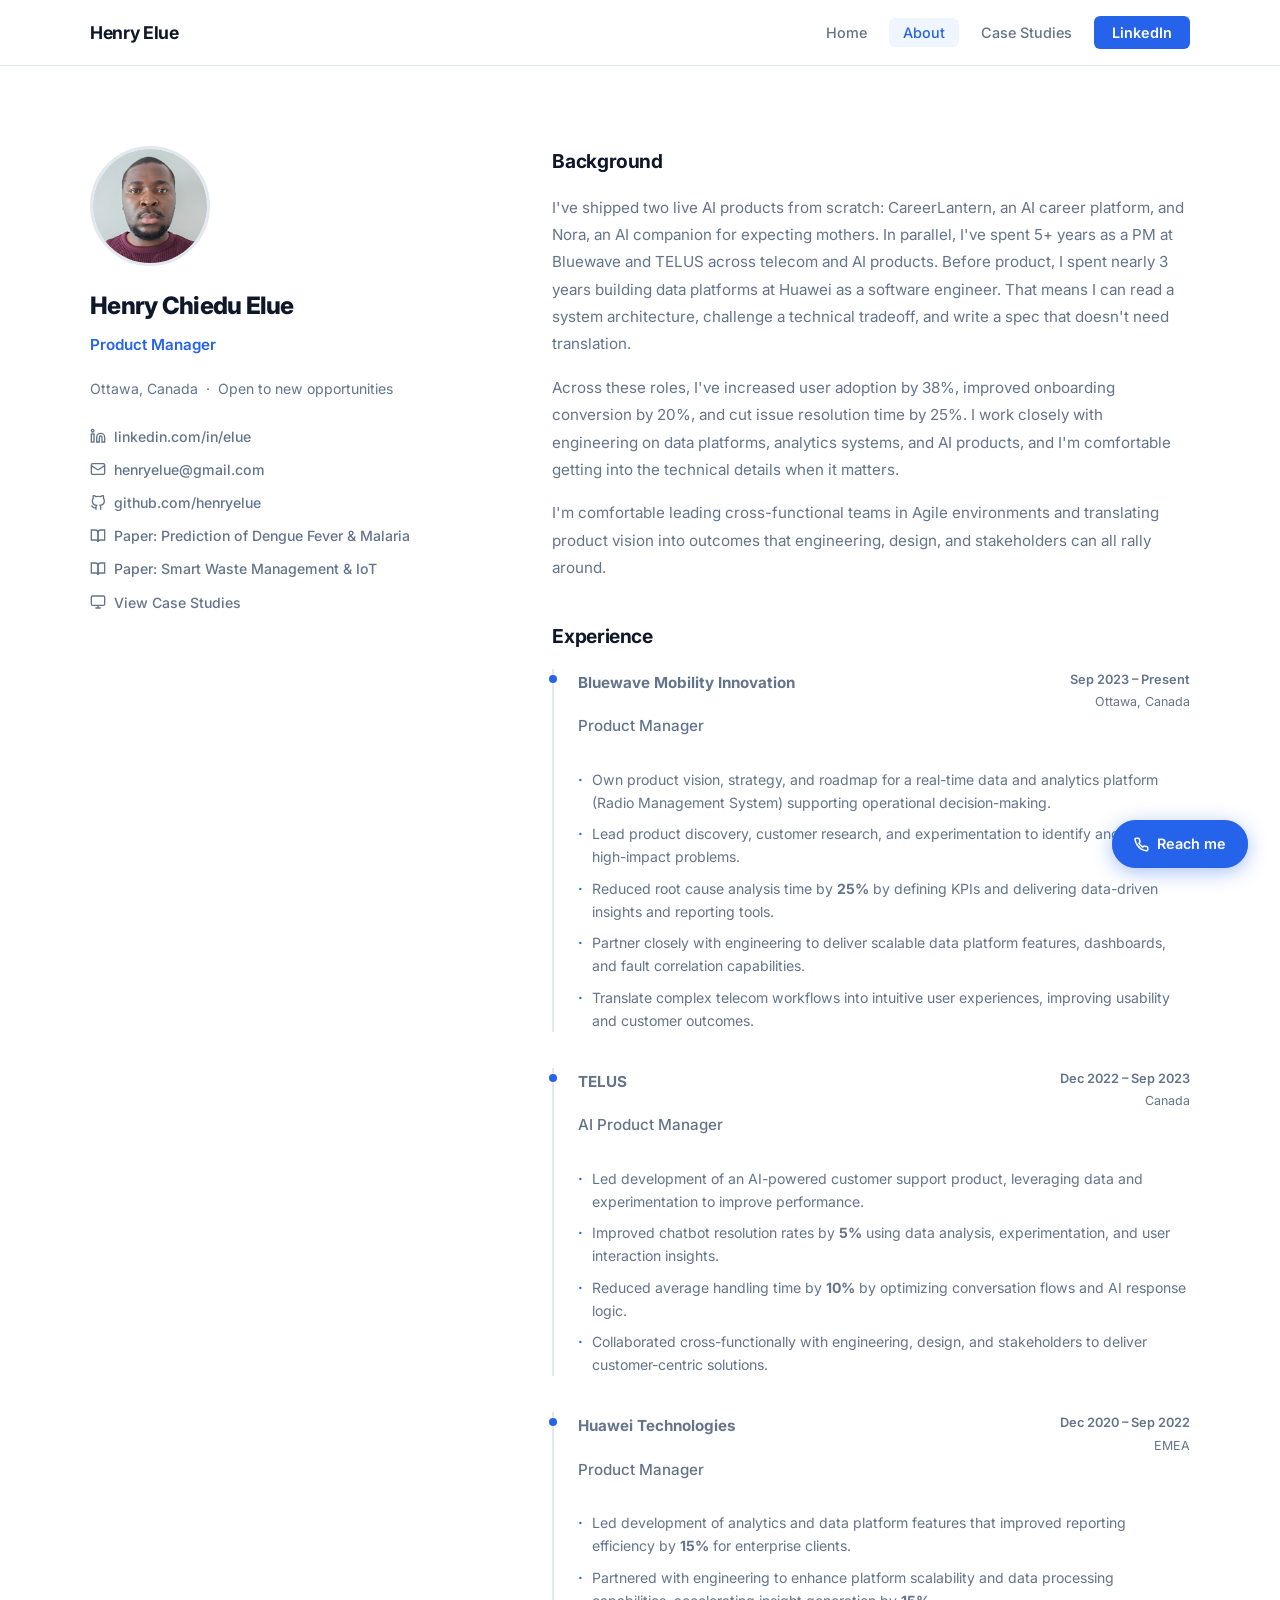
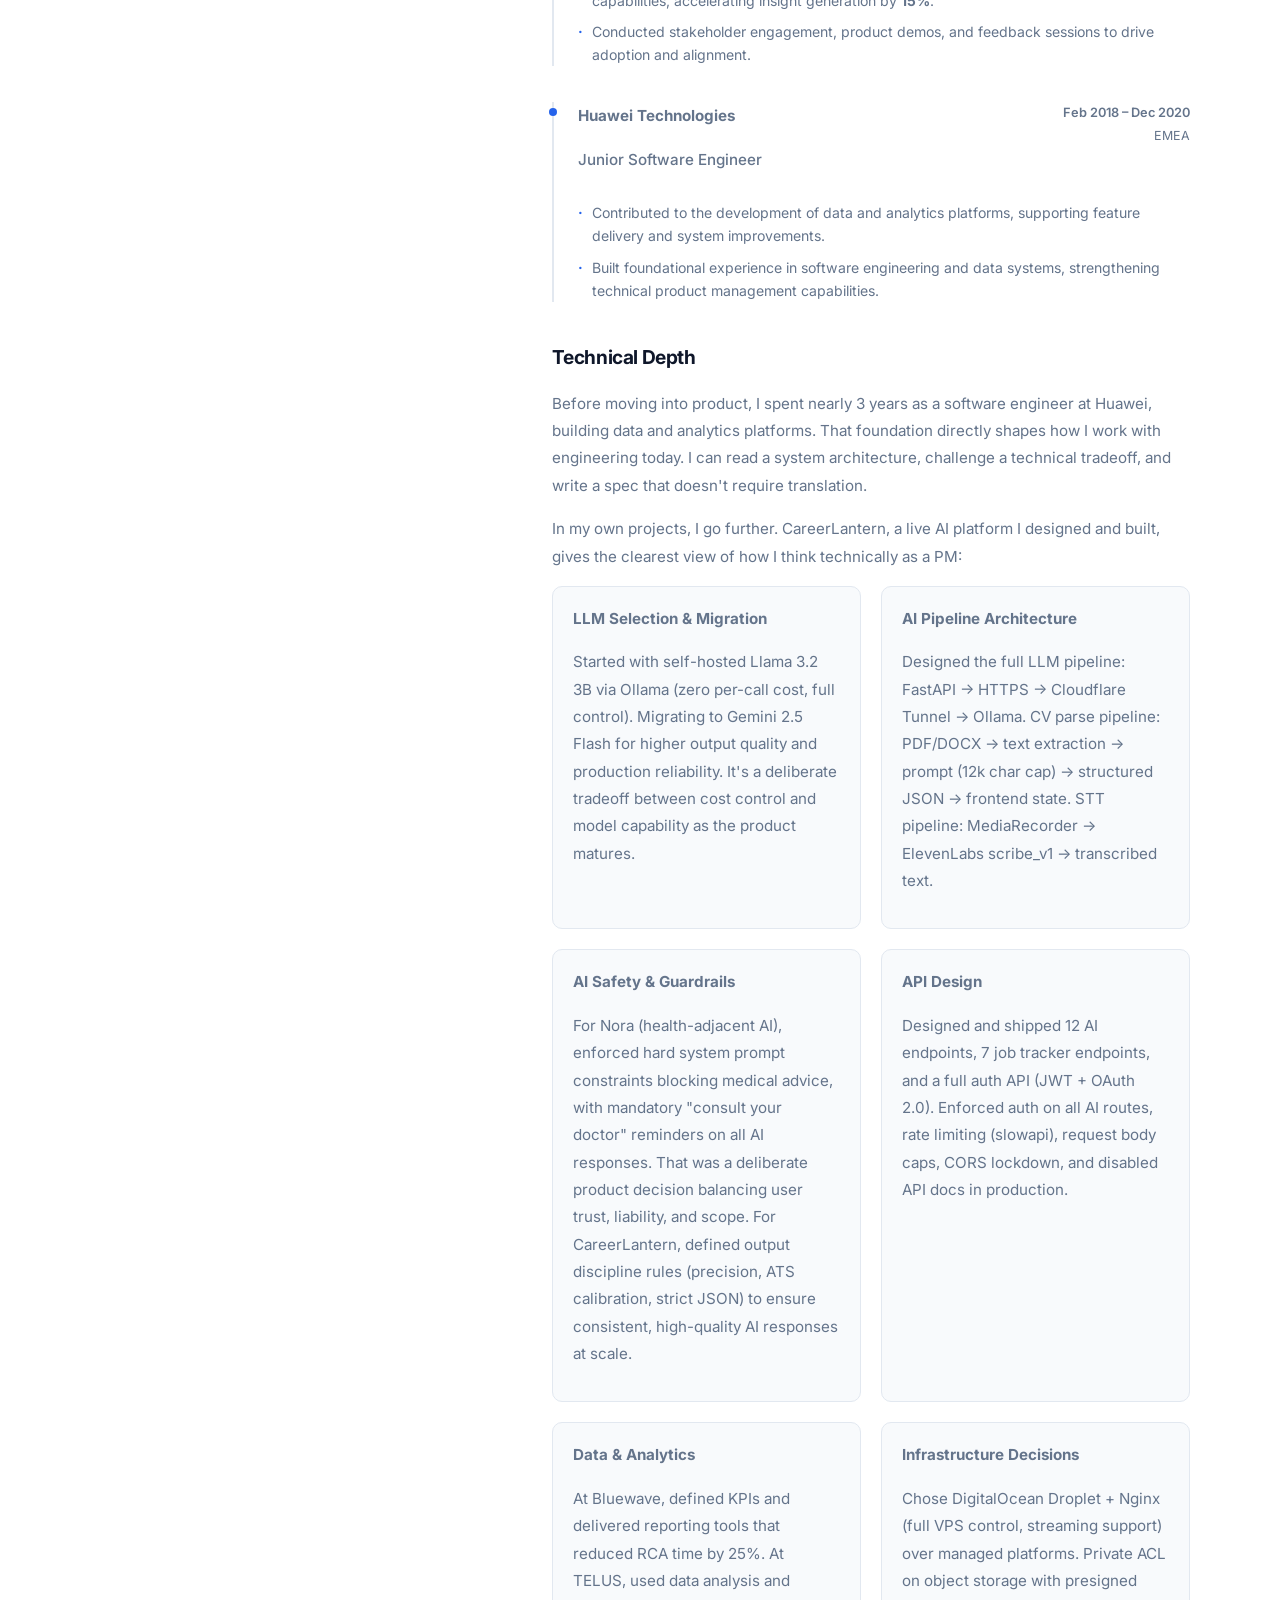
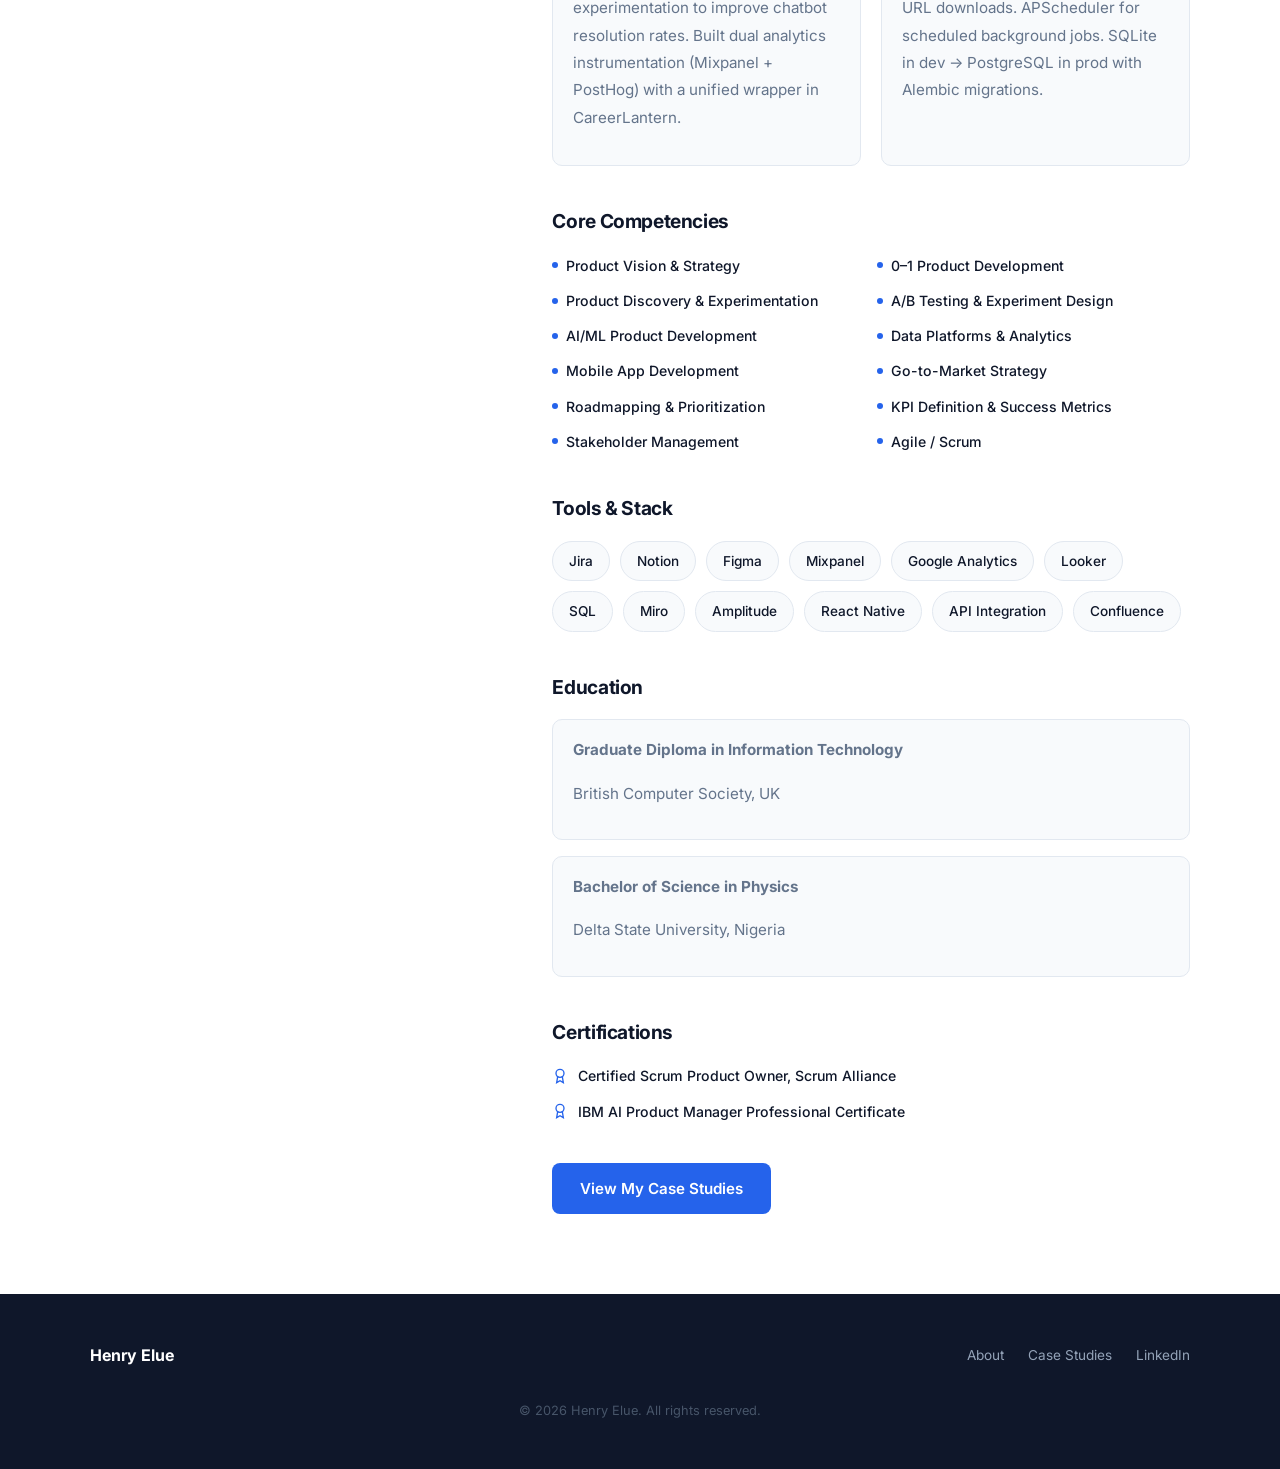
==== commit c1d6ef9d: "Add floating Reach Me button, lightbox, case study reorder, and copy improvements - Floating fixed R" ====
--- a/about.html
+++ b/about.html
@@ -28,7 +28,9 @@
 
         <!-- Sidebar -->
         <div class="about-sidebar">
-          <img src="images/Henry pic.jpg" alt="Henry Elue" class="about-photo" />
+          <a href="#photo-lightbox">
+            <img src="images/Henry pic.jpg" alt="Henry Elue" class="about-photo" />
+          </a>
           <p class="about-name">Henry Chiedu Elue</p>
           <p class="about-title">Product Manager</p>
           <p style="font-size:0.88rem; color:var(--muted); line-height:1.7;">
@@ -61,6 +63,7 @@
               View Case Studies
             </a>
           </div>
+
         </div>
 
         <!-- Body -->
@@ -277,5 +280,33 @@
     </div>
   </footer>
 
+  <!-- ── Photo Lightbox ── -->
+  <a href="#" class="photo-lightbox" id="photo-lightbox">
+    <img src="images/Henry pic.jpg" alt="Henry Elue" />
+  </a>
+
+  <!-- ── Floating Reach Me ── -->
+  <details class="reach-me-float">
+    <summary class="reach-me-float-btn">
+      <svg width="15" height="15" viewBox="0 0 24 24" fill="none" stroke="currentColor" stroke-width="2.5"><path d="M22 16.92v3a2 2 0 0 1-2.18 2 19.79 19.79 0 0 1-8.63-3.07A19.5 19.5 0 0 1 4.69 12a19.79 19.79 0 0 1-3.07-8.67A2 2 0 0 1 3.62 2h3a2 2 0 0 1 2 1.72c.127.96.361 1.903.7 2.81a2 2 0 0 1-.45 2.11L7.91 9.91a16 16 0 0 0 6.16 6.16l.97-.97a2 2 0 0 1 2.11-.45c.907.339 1.85.573 2.81.7A2 2 0 0 1 22 16.92z"/></svg>
+      Reach me
+    </summary>
+    <div class="reach-me-float-card">
+      <p class="reach-me-float-label">Get in touch</p>
+      <a href="mailto:henryelue@gmail.com" class="reach-me-float-item">
+        <svg width="14" height="14" viewBox="0 0 24 24" fill="none" stroke="currentColor" stroke-width="2"><rect x="2" y="4" width="20" height="16" rx="2"/><path d="m22 7-8.97 5.7a1.94 1.94 0 0 1-2.06 0L2 7"/></svg>
+        henryelue@gmail.com
+      </a>
+      <a href="tel:+16137150321" class="reach-me-float-item">
+        <svg width="14" height="14" viewBox="0 0 24 24" fill="none" stroke="currentColor" stroke-width="2"><path d="M22 16.92v3a2 2 0 0 1-2.18 2 19.79 19.79 0 0 1-8.63-3.07A19.5 19.5 0 0 1 4.69 12a19.79 19.79 0 0 1-3.07-8.67A2 2 0 0 1 3.62 2h3a2 2 0 0 1 2 1.72c.127.96.361 1.903.7 2.81a2 2 0 0 1-.45 2.11L7.91 9.91a16 16 0 0 0 6.16 6.16l.97-.97a2 2 0 0 1 2.11-.45c.907.339 1.85.573 2.81.7A2 2 0 0 1 22 16.92z"/></svg>
+        +1 (613) 715-0321
+      </a>
+      <a href="https://www.linkedin.com/in/elue" target="_blank" rel="noopener" class="reach-me-float-item">
+        <svg width="14" height="14" viewBox="0 0 24 24" fill="none" stroke="currentColor" stroke-width="2"><path d="M16 8a6 6 0 0 1 6 6v7h-4v-7a2 2 0 0 0-2-2 2 2 0 0 0-2 2v7h-4v-7a6 6 0 0 1 6-6z"/><rect x="2" y="9" width="4" height="12"/><circle cx="4" cy="4" r="2"/></svg>
+        linkedin.com/in/elue
+      </a>
+    </div>
+  </details>
+
 </body>
 </html>
--- a/styles.css
+++ b/styles.css
@@ -391,6 +391,39 @@
   object-fit: cover;
   border: 3px solid var(--border);
   margin-bottom: 20px;
+  cursor: zoom-in;
+  transition: border-color var(--transition), transform var(--transition);
+}
+
+.about-photo:hover {
+  border-color: var(--blue);
+  transform: scale(1.04);
+}
+
+/* ── Photo Lightbox ── */
+.photo-lightbox {
+  display: none;
+  position: fixed;
+  inset: 0;
+  z-index: 500;
+  background: rgba(15,23,42,0.85);
+  backdrop-filter: blur(6px);
+  align-items: center;
+  justify-content: center;
+  cursor: zoom-out;
+}
+
+.photo-lightbox:target {
+  display: flex;
+}
+
+.photo-lightbox img {
+  max-width: min(480px, 90vw);
+  max-height: 90vh;
+  border-radius: 12px;
+  box-shadow: 0 24px 64px rgba(0,0,0,0.5);
+  object-fit: cover;
+  cursor: default;
 }
 
 .about-name {
@@ -426,6 +459,200 @@
 }
 
 .about-link:hover { color: var(--blue); }
+
+/* ── Availability Signal ── */
+.hero-availability {
+  margin-top: 20px;
+  display: flex;
+  align-items: center;
+  justify-content: center;
+  gap: 8px;
+  font-size: 0.85rem;
+  color: var(--muted);
+}
+
+.availability-dot {
+  width: 8px;
+  height: 8px;
+  border-radius: 50%;
+  background: #22c55e;
+  flex-shrink: 0;
+  box-shadow: 0 0 0 0 rgba(34,197,94,0.4);
+  animation: avail-pulse 2s ease-out infinite;
+}
+
+@keyframes avail-pulse {
+  0%   { box-shadow: 0 0 0 0 rgba(34,197,94,0.4); }
+  70%  { box-shadow: 0 0 0 7px rgba(34,197,94,0); }
+  100% { box-shadow: 0 0 0 0 rgba(34,197,94,0); }
+}
+
+/* ── Services ── */
+.services-grid {
+  display: grid;
+  grid-template-columns: repeat(2, 1fr);
+  gap: 24px;
+}
+
+.service-card {
+  background: var(--bg);
+  border: 1px solid var(--border);
+  border-radius: var(--radius);
+  padding: 28px;
+  transition: box-shadow var(--transition), transform var(--transition), border-color var(--transition);
+}
+
+.service-card:hover {
+  box-shadow: var(--shadow);
+  transform: translateY(-2px);
+  border-color: #c7d2fe;
+}
+
+.service-icon {
+  font-size: 1.8rem;
+  margin-bottom: 14px;
+}
+
+.service-card h3 {
+  font-size: 1rem;
+  font-weight: 700;
+  color: var(--navy);
+  letter-spacing: -0.02em;
+  margin-bottom: 10px;
+}
+
+.service-card > p {
+  font-size: 0.88rem;
+  color: var(--muted);
+  line-height: 1.65;
+  margin-bottom: 16px;
+}
+
+.service-list {
+  list-style: none;
+  display: flex;
+  flex-direction: column;
+  gap: 6px;
+}
+
+.service-list li {
+  font-size: 0.83rem;
+  color: var(--muted);
+  padding-left: 14px;
+  position: relative;
+  line-height: 1.5;
+}
+
+.service-list li::before {
+  content: '·';
+  position: absolute;
+  left: 0;
+  color: var(--blue);
+  font-weight: 700;
+}
+
+@media (max-width: 768px) {
+  .services-grid {
+    grid-template-columns: 1fr;
+  }
+}
+
+/* ── Floating Reach Me ── */
+.reach-me-float {
+  position: fixed;
+  bottom: 32px;
+  right: 32px;
+  z-index: 300;
+}
+
+.reach-me-float-btn {
+  list-style: none;
+  cursor: pointer;
+  display: inline-flex;
+  align-items: center;
+  gap: 8px;
+  padding: 12px 22px;
+  background: var(--blue);
+  color: #fff;
+  font-size: 0.9rem;
+  font-weight: 600;
+  border-radius: 99px;
+  box-shadow: 0 4px 20px rgba(37,99,235,0.4);
+  transition: opacity var(--transition), box-shadow var(--transition);
+  user-select: none;
+  white-space: nowrap;
+  position: relative;
+}
+
+.reach-me-float-btn::-webkit-details-marker { display: none; }
+.reach-me-float-btn:hover {
+  opacity: 0.9;
+  box-shadow: 0 6px 28px rgba(37,99,235,0.5);
+}
+
+.reach-me-float:not([open]) .reach-me-float-btn::after {
+  content: '';
+  position: absolute;
+  inset: 0;
+  border-radius: 99px;
+  border: 2px solid rgba(37,99,235,0.6);
+  animation: reach-pulse 2.4s ease-out infinite;
+  pointer-events: none;
+}
+
+@keyframes reach-pulse {
+  0%   { transform: scale(1);   opacity: 0.7; }
+  70%  { transform: scale(1.5); opacity: 0; }
+  100% { transform: scale(1.5); opacity: 0; }
+}
+
+.reach-me-float-card {
+  position: absolute;
+  bottom: calc(100% + 14px);
+  right: 0;
+  width: 260px;
+  background: var(--bg);
+  border: 1px solid var(--border);
+  border-radius: var(--radius);
+  padding: 16px 18px;
+  box-shadow: 0 8px 32px rgba(15,23,42,0.14);
+  display: flex;
+  flex-direction: column;
+  gap: 12px;
+}
+
+.reach-me-float-label {
+  font-size: 0.72rem;
+  font-weight: 700;
+  letter-spacing: 0.08em;
+  text-transform: uppercase;
+  color: var(--muted);
+  margin-bottom: 2px;
+}
+
+.reach-me-float-item {
+  display: flex;
+  align-items: center;
+  gap: 8px;
+  font-size: 0.85rem;
+  font-weight: 500;
+  color: var(--navy);
+  transition: color var(--transition);
+  word-break: break-all;
+}
+
+.reach-me-float-item:hover { color: var(--blue); }
+
+@media (max-width: 480px) {
+  .reach-me-float {
+    bottom: 20px;
+    right: 16px;
+  }
+  .reach-me-float-card {
+    width: calc(100vw - 32px);
+    right: 0;
+  }
+}
 
 .about-body h2 {
   font-size: 1.2rem;
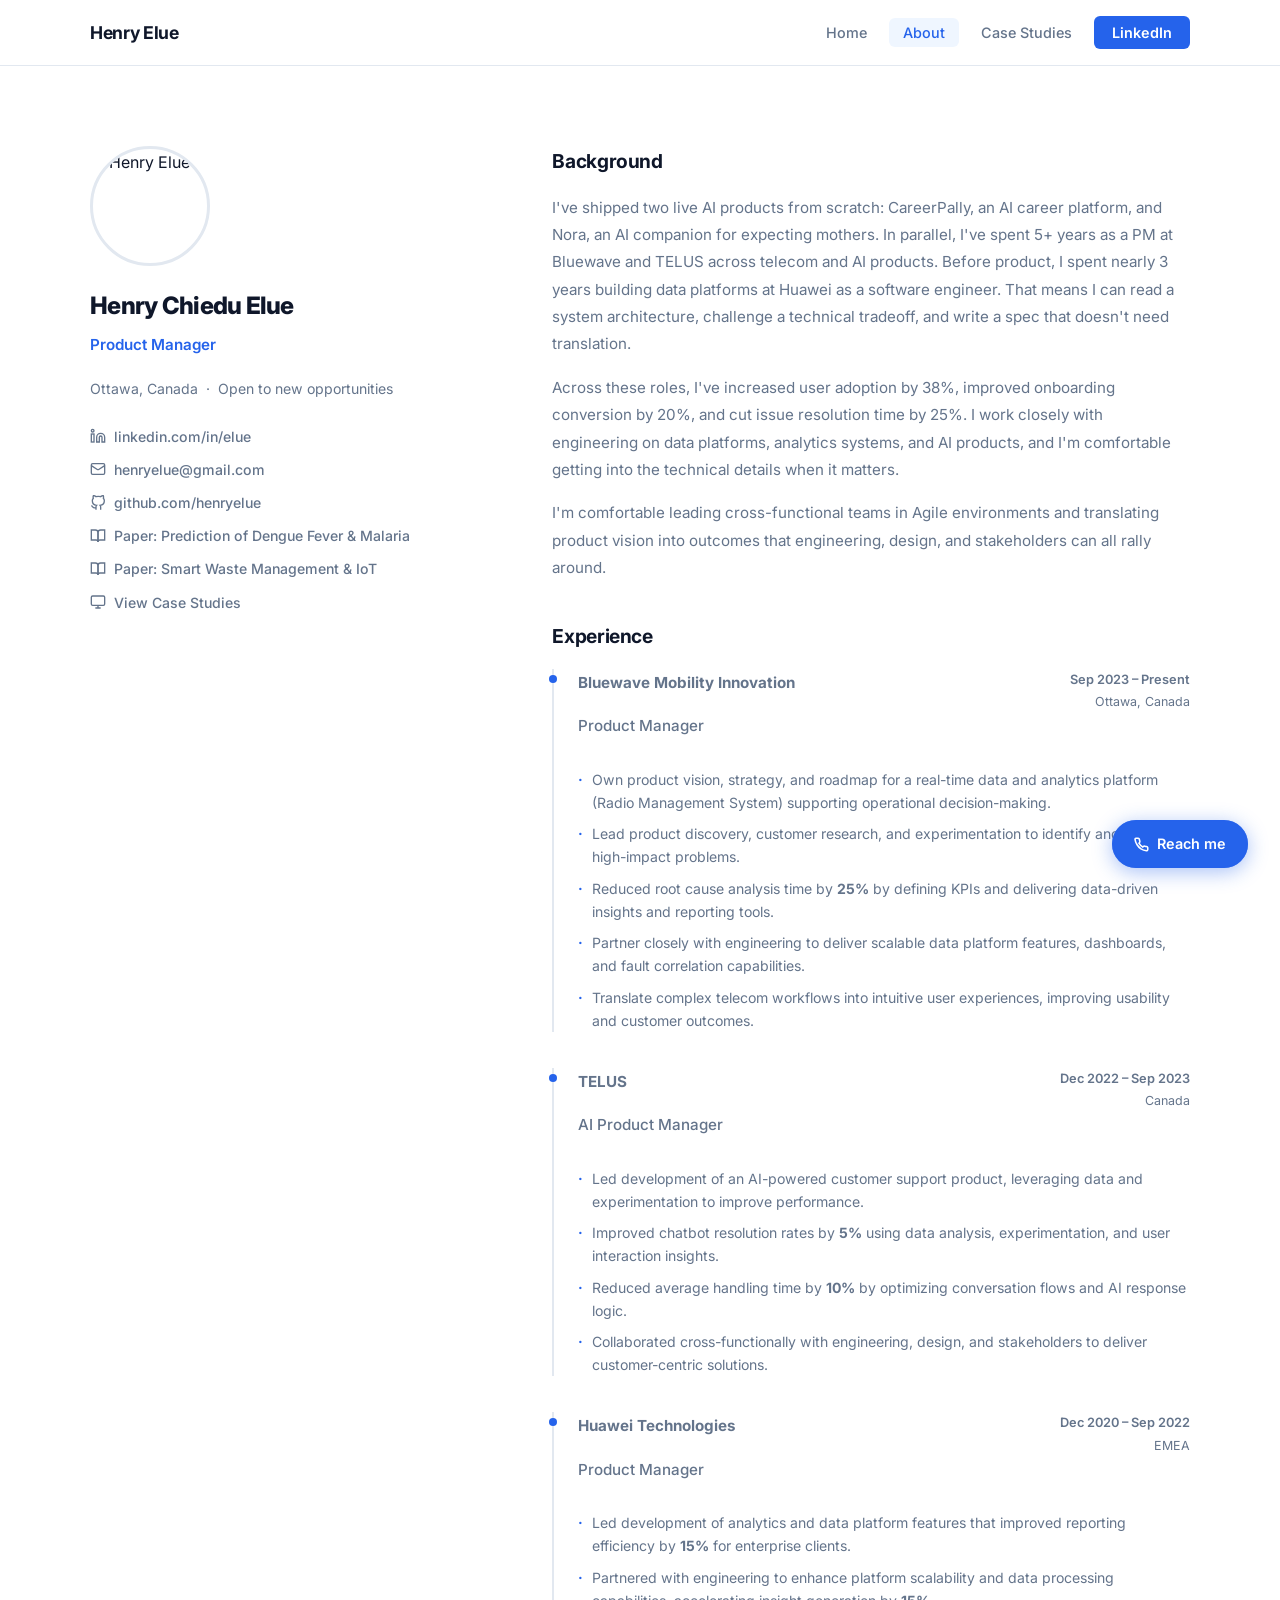
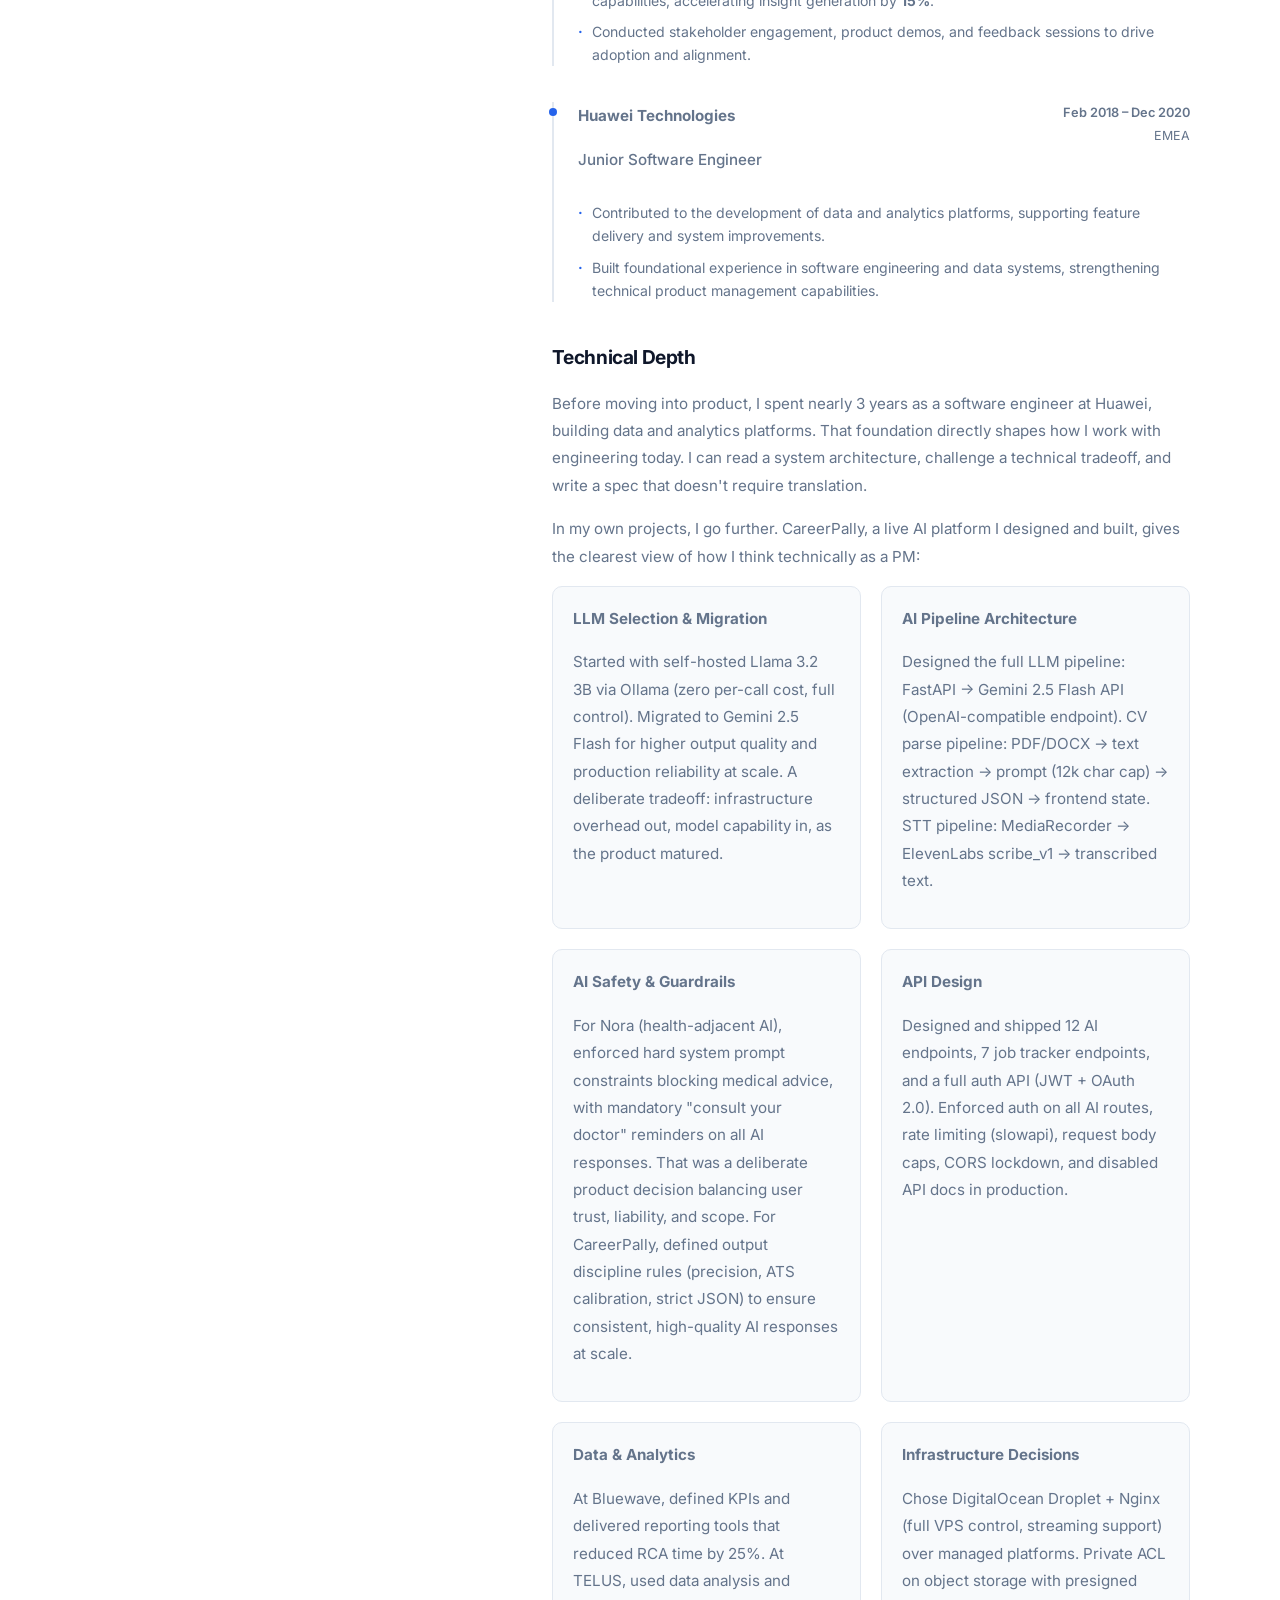
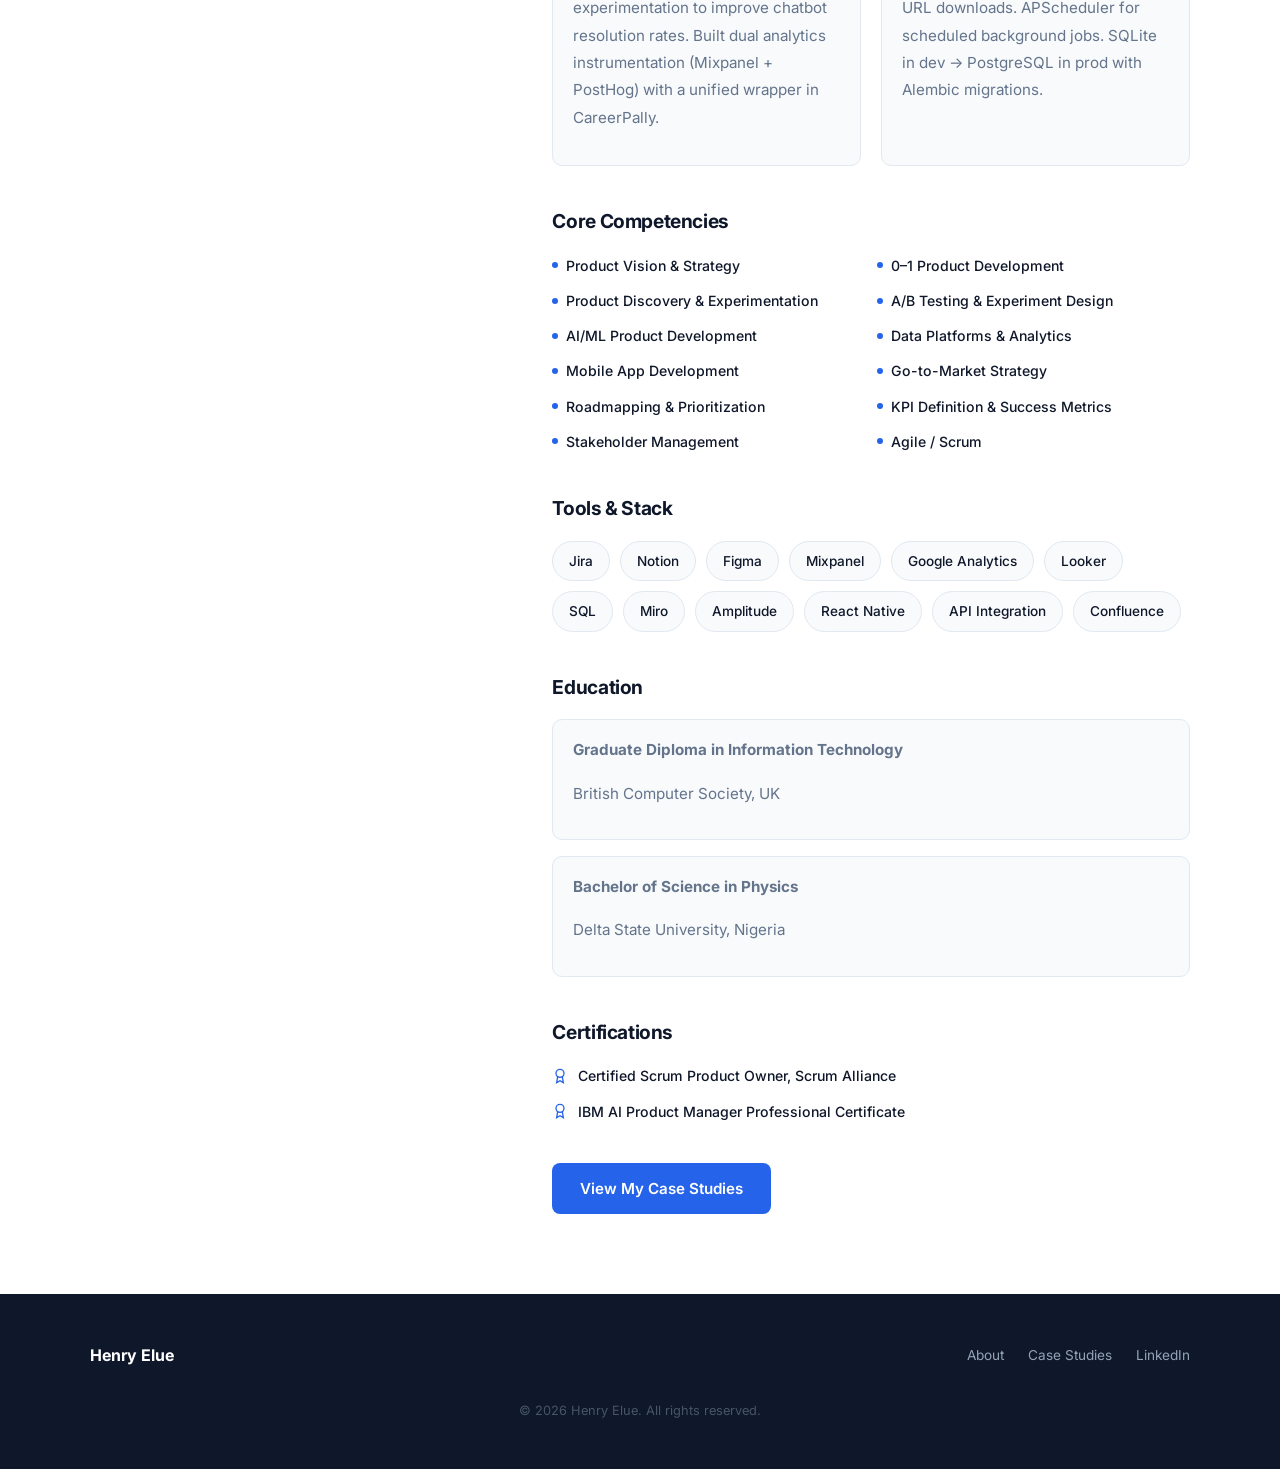
==== commit ac996603: "Rename CareerLantern → CareerPally across portfolio - Update all name references: CareerLantern → Ca" ====
--- a/about.html
+++ b/about.html
@@ -4,7 +4,7 @@
   <meta charset="UTF-8" />
   <meta name="viewport" content="width=device-width, initial-scale=1.0" />
   <title>About | Henry Elue</title>
-  <link rel="stylesheet" href="styles.css" />
+  <link rel="stylesheet" href="styles.css?v=2" />
 </head>
 <body>
 
@@ -29,7 +29,7 @@
         <!-- Sidebar -->
         <div class="about-sidebar">
           <a href="#photo-lightbox">
-            <img src="images/Henry pic.jpg" alt="Henry Elue" class="about-photo" />
+            <img src="images/henry-pic.jpg?v=2" alt="Henry Elue" class="about-photo" />
           </a>
           <p class="about-name">Henry Chiedu Elue</p>
           <p class="about-title">Product Manager</p>
@@ -71,7 +71,7 @@
 
           <h2>Background</h2>
           <p>
-            I've shipped two live AI products from scratch: CareerLantern, an AI career platform, and Nora, an AI companion for expecting mothers. In parallel, I've spent 5+ years as a PM at Bluewave and TELUS across telecom and AI products. Before product, I spent nearly 3 years building data platforms at Huawei as a software engineer. That means I can read a system architecture, challenge a technical tradeoff, and write a spec that doesn't need translation.
+            I've shipped two live AI products from scratch: CareerPally, an AI career platform, and Nora, an AI companion for expecting mothers. In parallel, I've spent 5+ years as a PM at Bluewave and TELUS across telecom and AI products. Before product, I spent nearly 3 years building data platforms at Huawei as a software engineer. That means I can read a system architecture, challenge a technical tradeoff, and write a spec that doesn't need translation.
           </p>
           <p>
             Across these roles, I've increased user adoption by 38%, improved onboarding conversion by 20%, and cut issue resolution time by 25%. I work closely with engineering on data platforms, analytics systems, and AI products, and I'm comfortable getting into the technical details when it matters.
@@ -167,20 +167,20 @@
             Before moving into product, I spent nearly 3 years as a software engineer at Huawei, building data and analytics platforms. That foundation directly shapes how I work with engineering today. I can read a system architecture, challenge a technical tradeoff, and write a spec that doesn't require translation.
           </p>
           <p>
-            In my own projects, I go further. CareerLantern, a live AI platform I designed and built, gives the clearest view of how I think technically as a PM:
+            In my own projects, I go further. CareerPally, a live AI platform I designed and built, gives the clearest view of how I think technically as a PM:
           </p>
           <div class="tech-depth-grid">
             <div class="tech-depth-item">
               <p class="tech-depth-title">LLM Selection &amp; Migration</p>
-              <p class="tech-depth-desc">Started with self-hosted Llama 3.2 3B via Ollama (zero per-call cost, full control). Migrating to Gemini 2.5 Flash for higher output quality and production reliability. It's a deliberate tradeoff between cost control and model capability as the product matures.</p>
+              <p class="tech-depth-desc">Started with self-hosted Llama 3.2 3B via Ollama (zero per-call cost, full control). Migrated to Gemini 2.5 Flash for higher output quality and production reliability at scale. A deliberate tradeoff: infrastructure overhead out, model capability in, as the product matured.</p>
             </div>
             <div class="tech-depth-item">
               <p class="tech-depth-title">AI Pipeline Architecture</p>
-              <p class="tech-depth-desc">Designed the full LLM pipeline: FastAPI → HTTPS → Cloudflare Tunnel → Ollama. CV parse pipeline: PDF/DOCX → text extraction → prompt (12k char cap) → structured JSON → frontend state. STT pipeline: MediaRecorder → ElevenLabs scribe_v1 → transcribed text.</p>
+              <p class="tech-depth-desc">Designed the full LLM pipeline: FastAPI → Gemini 2.5 Flash API (OpenAI-compatible endpoint). CV parse pipeline: PDF/DOCX → text extraction → prompt (12k char cap) → structured JSON → frontend state. STT pipeline: MediaRecorder → ElevenLabs scribe_v1 → transcribed text.</p>
             </div>
             <div class="tech-depth-item">
               <p class="tech-depth-title">AI Safety &amp; Guardrails</p>
-              <p class="tech-depth-desc">For Nora (health-adjacent AI), enforced hard system prompt constraints blocking medical advice, with mandatory "consult your doctor" reminders on all AI responses. That was a deliberate product decision balancing user trust, liability, and scope. For CareerLantern, defined output discipline rules (precision, ATS calibration, strict JSON) to ensure consistent, high-quality AI responses at scale.</p>
+              <p class="tech-depth-desc">For Nora (health-adjacent AI), enforced hard system prompt constraints blocking medical advice, with mandatory "consult your doctor" reminders on all AI responses. That was a deliberate product decision balancing user trust, liability, and scope. For CareerPally, defined output discipline rules (precision, ATS calibration, strict JSON) to ensure consistent, high-quality AI responses at scale.</p>
             </div>
             <div class="tech-depth-item">
               <p class="tech-depth-title">API Design</p>
@@ -188,7 +188,7 @@
             </div>
             <div class="tech-depth-item">
               <p class="tech-depth-title">Data &amp; Analytics</p>
-              <p class="tech-depth-desc">At Bluewave, defined KPIs and delivered reporting tools that reduced RCA time by 25%. At TELUS, used data analysis and experimentation to improve chatbot resolution rates. Built dual analytics instrumentation (Mixpanel + PostHog) with a unified wrapper in CareerLantern.</p>
+              <p class="tech-depth-desc">At Bluewave, defined KPIs and delivered reporting tools that reduced RCA time by 25%. At TELUS, used data analysis and experimentation to improve chatbot resolution rates. Built dual analytics instrumentation (Mixpanel + PostHog) with a unified wrapper in CareerPally.</p>
             </div>
             <div class="tech-depth-item">
               <p class="tech-depth-title">Infrastructure Decisions</p>
@@ -282,7 +282,7 @@
 
   <!-- ── Photo Lightbox ── -->
   <a href="#" class="photo-lightbox" id="photo-lightbox">
-    <img src="images/Henry pic.jpg" alt="Henry Elue" />
+    <img src="images/henry-pic.jpg?v=2" alt="Henry Elue" />
   </a>
 
   <!-- ── Floating Reach Me ── -->
